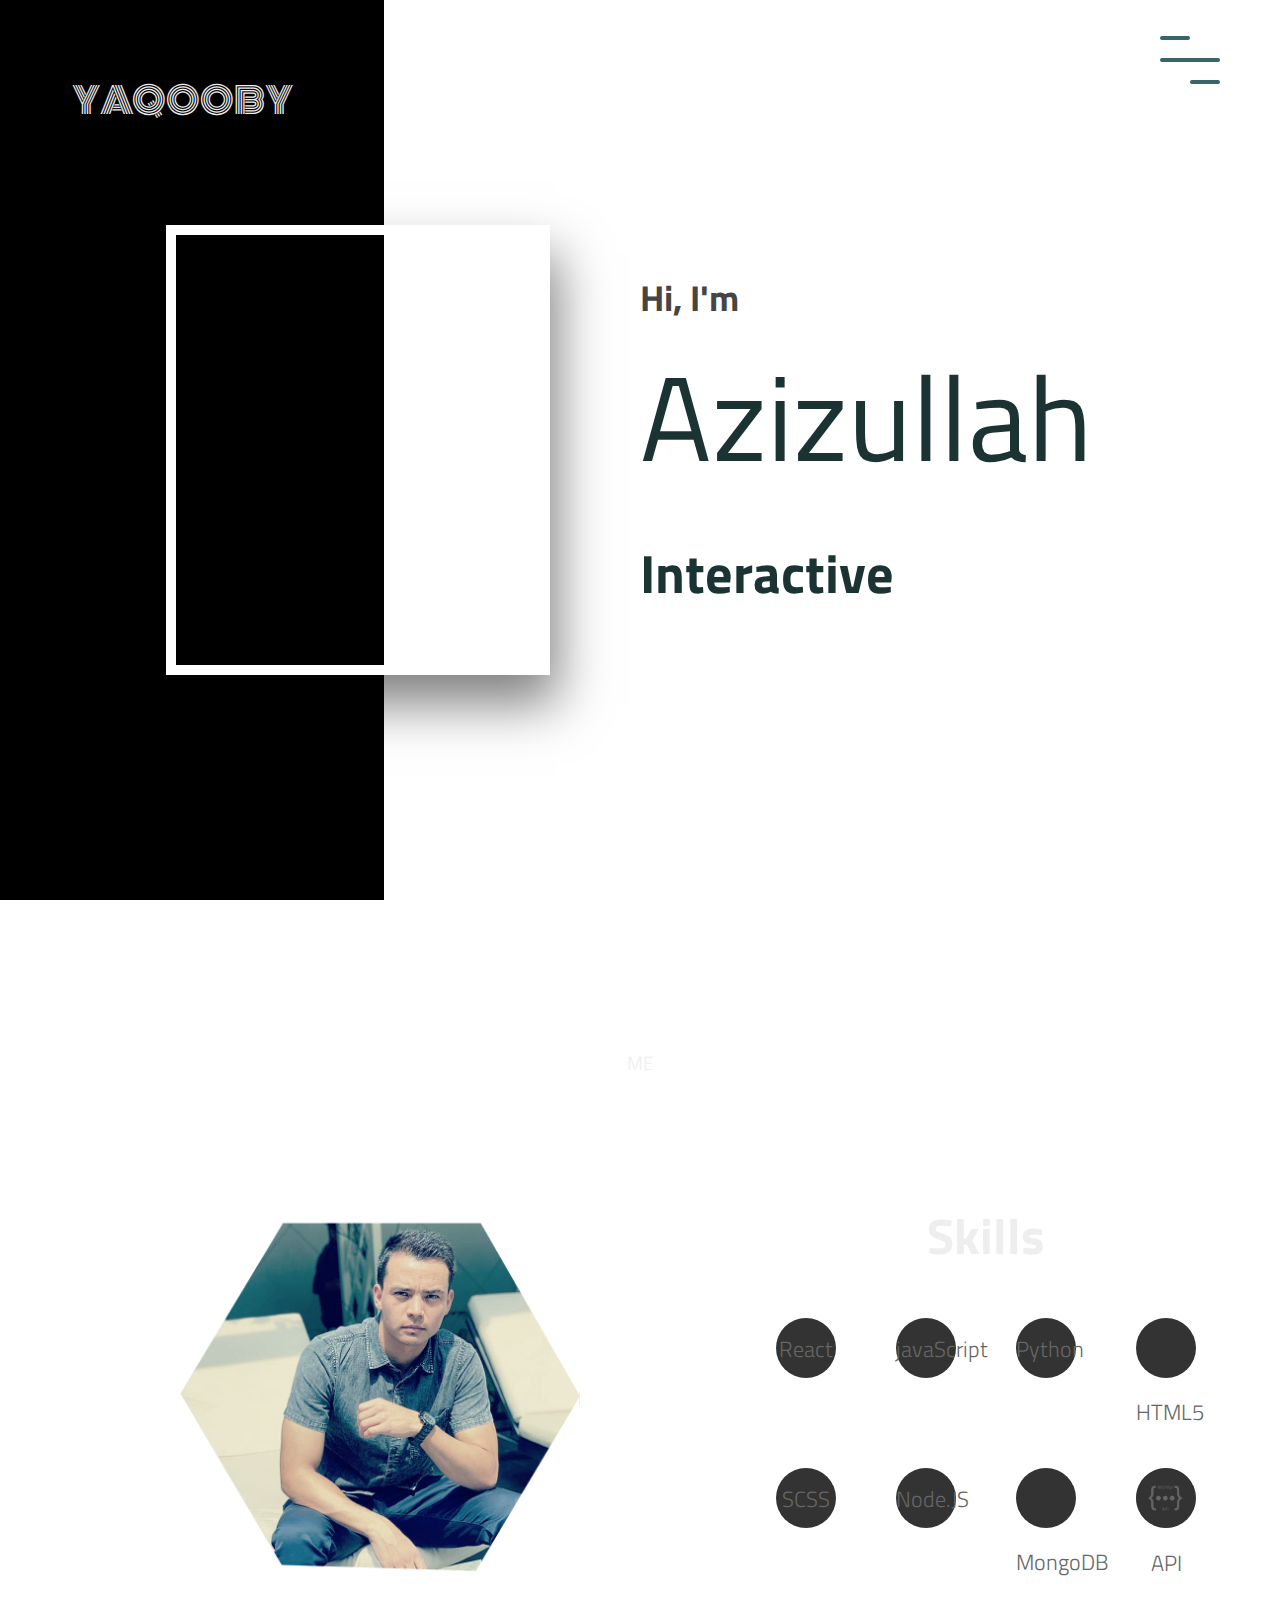
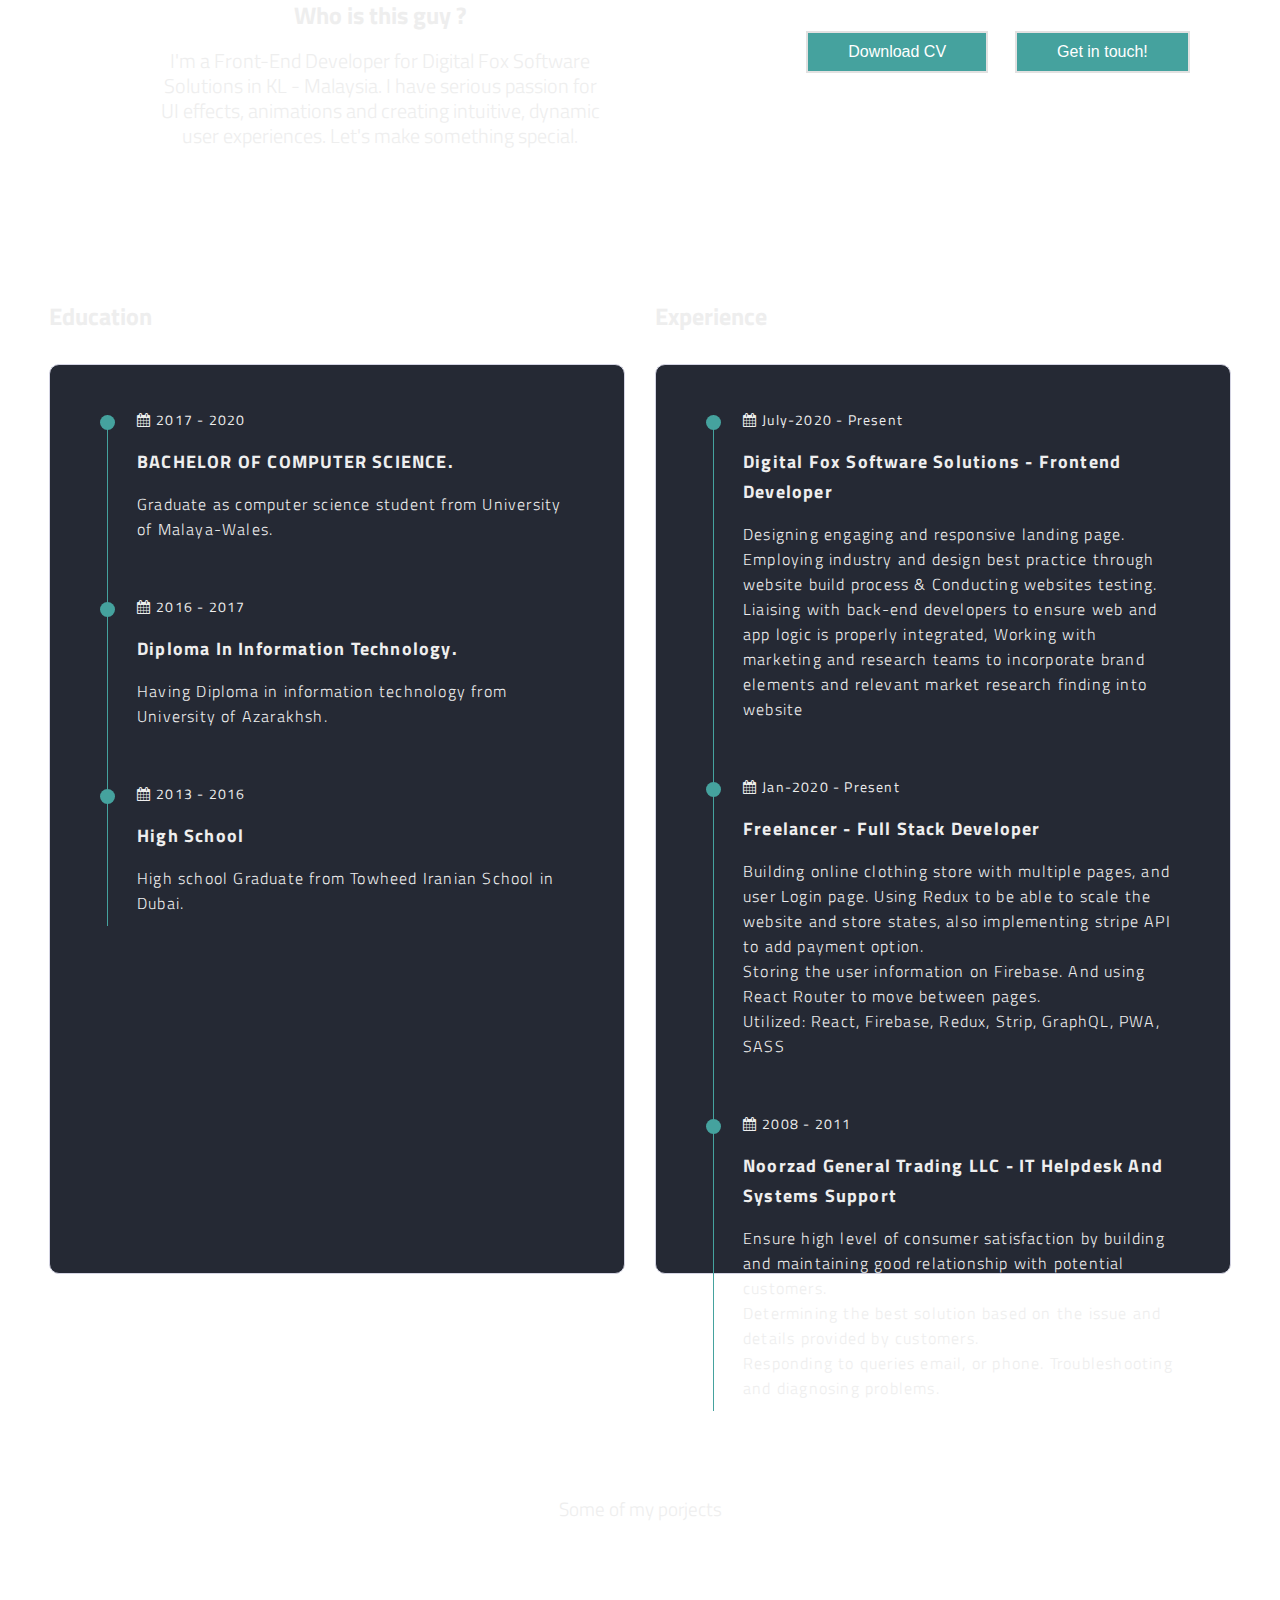
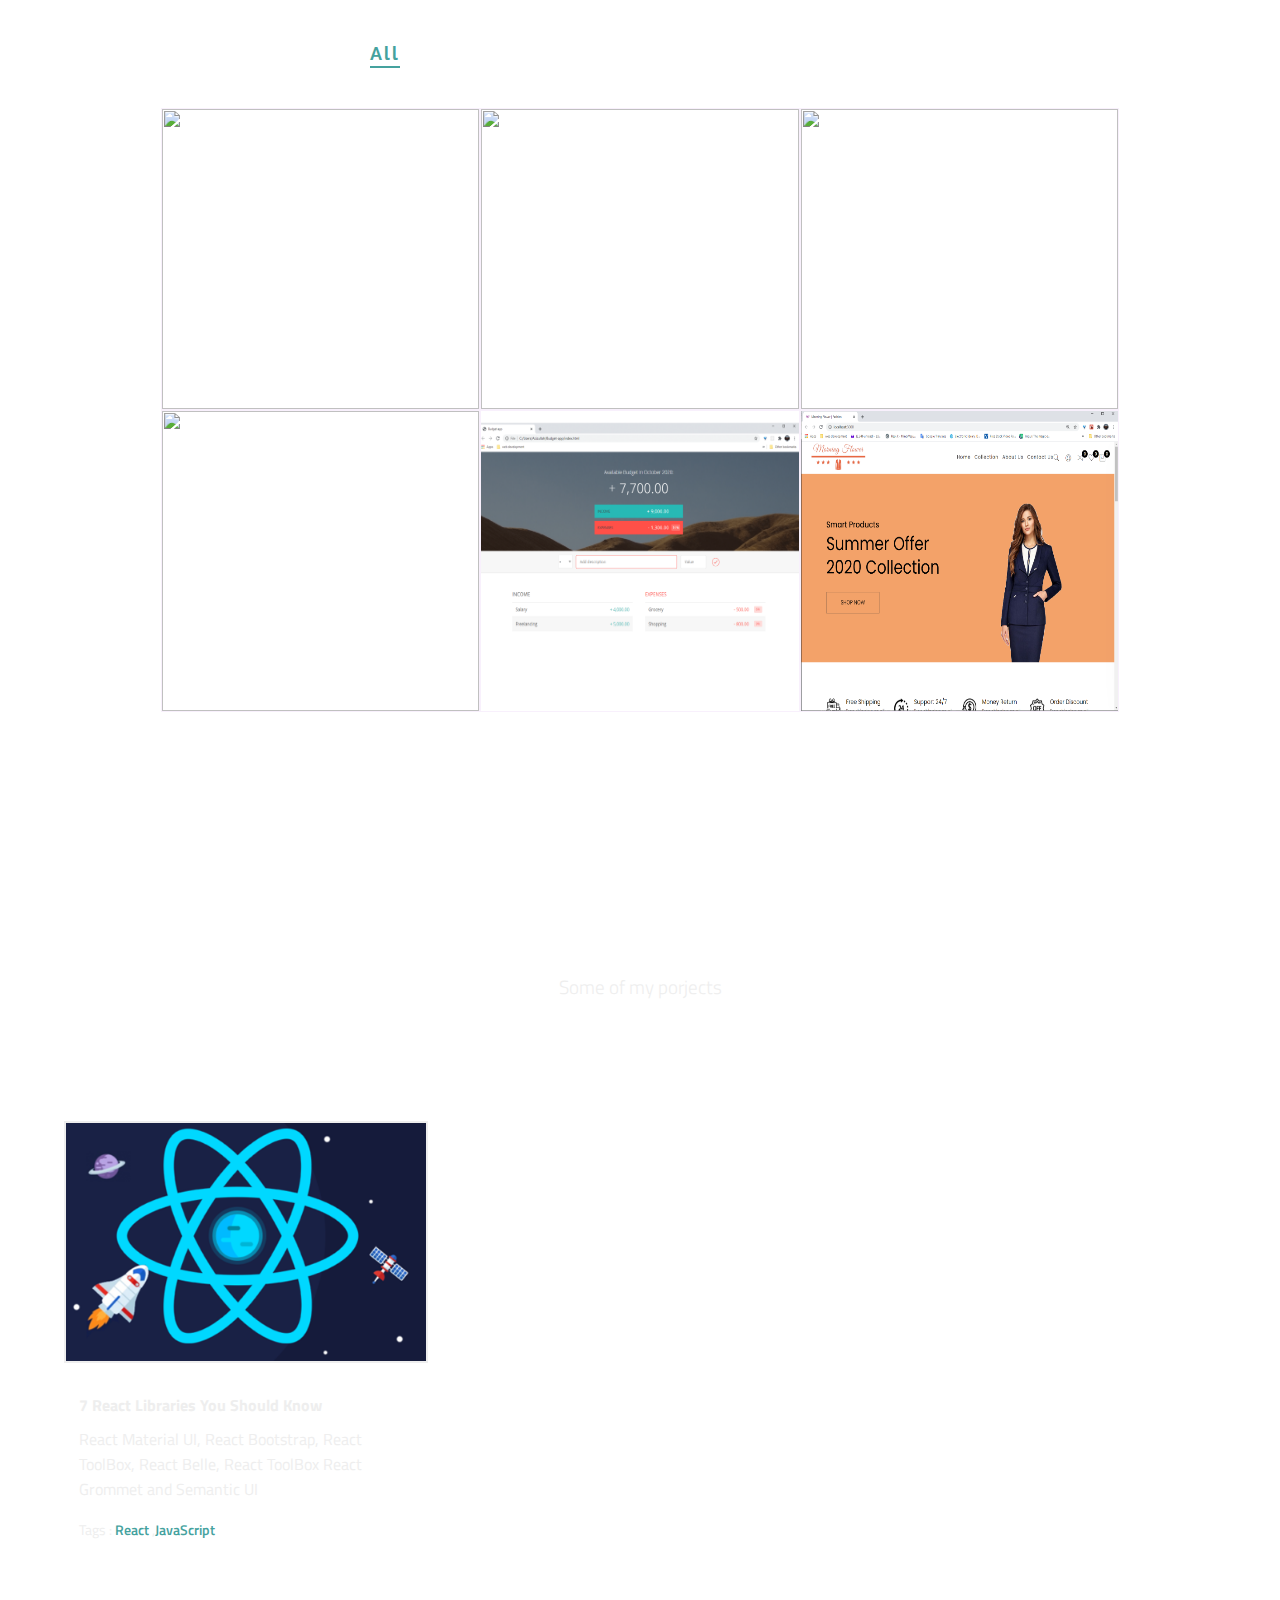
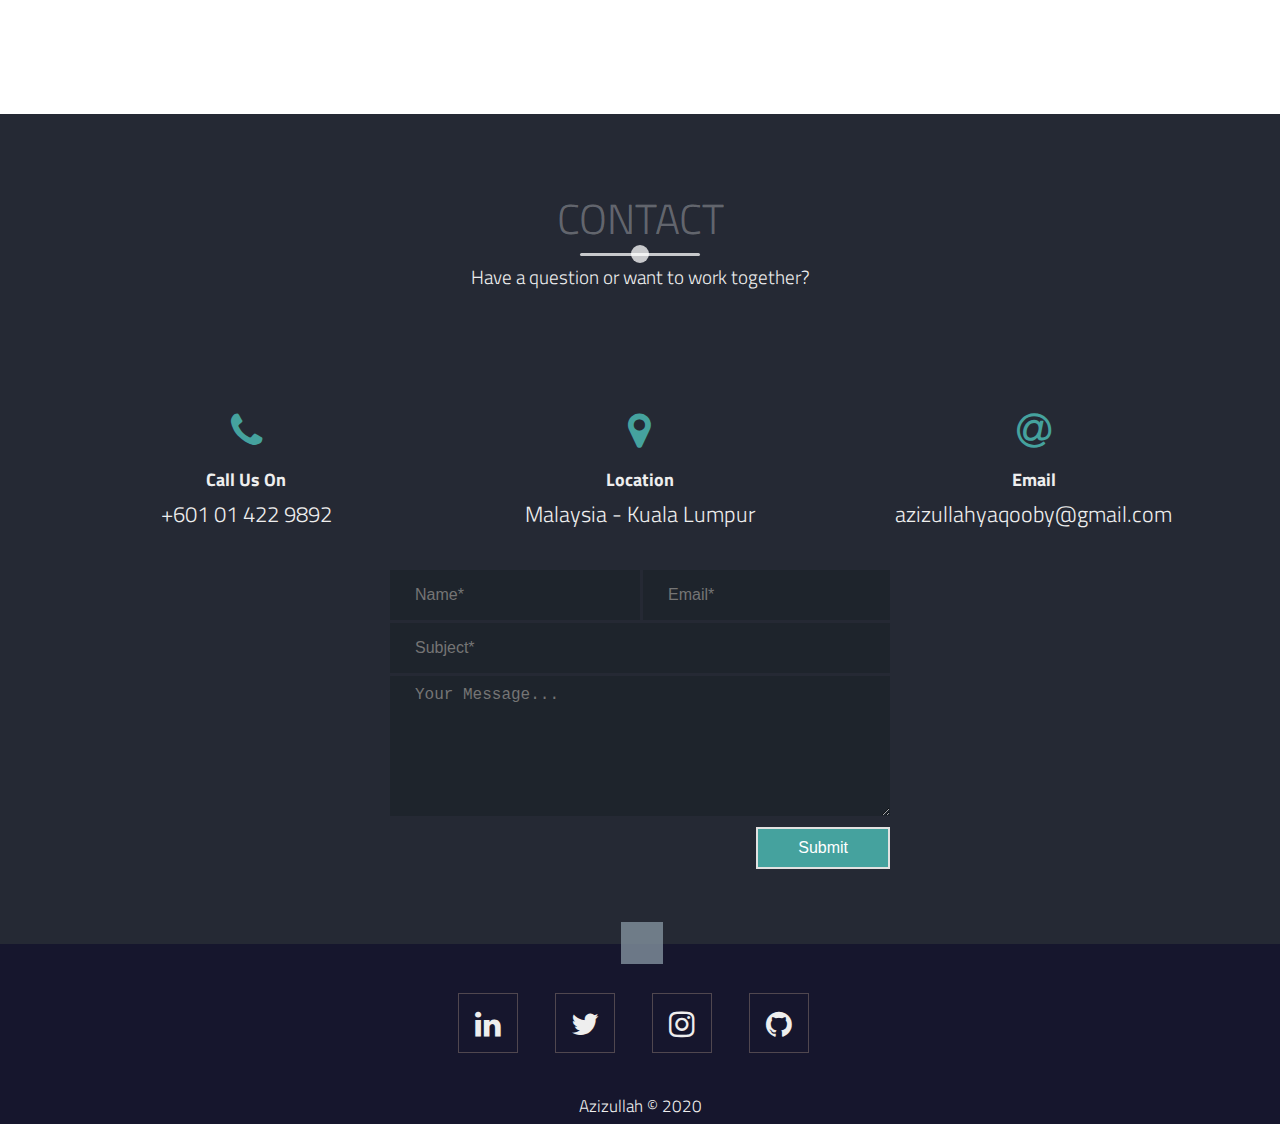
==== index.html @ 6f0954c0 "Final version" ====
<!DOCTYPE html>
<html lang="en">
  <head>
    <meta charset="UTF-8">
    <meta name="viewport" content="width=device-width, initial-scale=1">
    <title>Azizullah</title>

    <link rel="stylesheet" href="https://unpkg.com/aos@next/dist/aos.css" />

    <link href="https://fonts.googleapis.com/css2?family=Titillium+Web:ital,wght@0,600;0,700;1,300;1,400&display=swap" rel="stylesheet">
    <link href="https://fonts.googleapis.com/css2?family=Cutive+Mono&family=Monoton&display=swap" rel="stylesheet">
    <link href="https://fonts.googleapis.com/css2?family=Cutive+Mono&display=swap" rel="stylesheet">
    <link href="https://fonts.googleapis.com/css2?family=Cutive+Mono&family=Monoton&family=Raleway:wght@300;400;600&display=swap" rel="stylesheet">


    <link rel="stylesheet" href="https://use.fontawesome.com/releases/v5.7.2/css/all.css" integrity="sha384-fnmOCqbTlWIlj8LyTjo7mOUStjsKC4pOpQbqyi7RrhN7udi9RwhKkMHpvLbHG9Sr" crossorigin="anonymous">

    <link rel="stylesheet" href="https://maxcdn.bootstrapcdn.com/font-awesome/4.7.0/css/font-awesome.min.css">

    <link rel="stylesheet" href="style.css" />

    <script src="https://cdnjs.cloudflare.com/ajax/libs/gsap/2.1.2/TweenMax.min.js"></script>
  </head>

  <body>
    <div class="containers">
      <div class="left-container">
        <div class="logo"><a href="./index.html"> YAQOOBY</a></div>
        <div class="info">
        </div>
      </div>

      <div class="nav-menu">
        <div class="menu-toggler">
            <div class="bar half start"></div>
            <div class="bar"></div>
            <div class="bar half end"></div>
        </div>
        <nav class="top-nav">
            <ul class="nav-list">
                <li>
                    <a href="index.html" class="nav-link">Home</a>
                </li>
                <li>
                    <a href="#about" class="nav-link">About</a>
                </li>
                <!-- <li>
                    <a href="#services" class="nav-link">Services</a>
                </li> -->
                <li>
                    <a href="#portfolio" class="nav-link">Portfolio</a>
                </li>
                <li>
                    <a href="#blogs" class="nav-link">Blogs</a>
                </li>
                <li>
                    <a href="#contact" class="nav-link">Contact</a>
                </li>
            </ul>
        </nav>
    </div>

      <div class="right-container">
        <div class="first-block"></div>
        <div class="menu-container">
          <div class="menu">
            <span></span>
            <span></span>
            <span></span>
          </div>
        </div>

        <div class="story">
          <div class="text-1"><h2>Hi, I'm</h2></div>
          <div class="text-2"><h1>Azizullah</h1></div>
          <div class="text-3"><h2>Interactive &nbsp;<span class="typing"></span></h2></div>
        </div>
        <!-- <div class="social-container">
          <li class="social">
            <ul>
              Facebook
            </ul>
            <ul>
              Instagram
            </ul>
            <ul>
              Twitter
            </ul>
          </li>
        </div> -->
      </div>
      <div class="center-container" data-vide-bg='./Light Bulb Going On and Off.mp4'></div>
    </div>

         <!-- About Section -->
         <section class="about section" id="about">
          <div class="container">
            <div class="row">
              <div class="row">
                <div class="section-heading">
                    <h1>About</h1>
                    <h6>ME</h6>
                </div>
              </div>
              <div class="row">
                <div class="about-content padd-15">
                  <div class="row">
                  </div>
                  <div class="row2">
                    <div class="profile-pic">
                      <div class="about-text">
                        <div class="about-image" id="about-myimage"></div>
                        <h3>Who is this guy ? 
                          <!-- <span>Web Developer</span> -->
                        </h3>
                        <p>I'm a Front-End Developer for Digital Fox Software Solutions in KL - Malaysia.
                          I have serious passion for UI effects, animations and creating intuitive, dynamic user experiences.
                          Let's make something special.</p>
                      </div>

                    </div>
                      <div class="about-text2 padd-15">
                        <h1>Skills</h1>
                          <div class="row">
                            <ul class="skills-icon">
                              <li>
                                <a>
                                  <i class="fab fa-react"></i>
                                  <p>React</p> 
                                </a>
                              </li>
                              <li>
                                <a>
                                  <i class="fab fa-js-square"></i>
                                  <p>javaScript</p>
                                </a>
                              </li>
                              <li>
                                <a>
                                  <i class="fab fa-python"></i>
                                  <p>Python</p>
                                </a>
                              </li>
                              <li>
                                <a>
                                  <i class="fab fa-html5"></i>
                                  <p>HTML5</p>
                                </a>
                                </li>
                            </ul>
                          </div>
                          <div class="row">
                            <ul class="skills-icon">
                              <li>
                                <a>
                                  <i class="fab fa-sass"></i>
                                  <p>SCSS</p>
                                </a> 
                              </li>
                              <li>
                                <a>
                                  <i class="fab fa-node-js"></i>
                                  <p>Node.JS</p>
                                </a> 
                              </li>
                              <li>
                                <a>
                                  <i class="fas fa-database"></i>
                                  <p>MongoDB</p>
                                </a>
                              </li>
                              <li>
                                <a class="icon-img">
                                  <i class="fab"><img src="./images/api.png" alt=""></i>
                                  <p>API</p>
                                </a>
                              </li>
                            </ul>
                          </div>

                        <div class="row for-sm-screen-btn">
                          <div class="buttons about-btn padd-15">
                            <a href="./Resume.pdf" class="btn cv-down" target="_blank">Download CV</a>
                            <a href="#contact" data-section-index='1' class="btn hire-me" id="scroll-contact">Get in touch!</a>
                          </div>
                        </div>
                      </div>
                  </div>
  
                  <div class="row">
                    <div class="education padd-15">
                      <h3 class="title">Education</h3>
                      <div class="row">
                        <div class="timeline-box padd-15">
                          <div class="timeline shadow-dark timeline-education">
                            <!-- Timeline Item -->
                            <div class="timeline-itme">
                              <div class="circle-dot"></div>
                              <div class="timeline-date">
                                <i class="fa fa-calendar"></i>2017 - 2020
                              </div>
                              <h4 class="timeline-title">
                                BACHELOR OF COMPUTER SCIENCE.
                              </h4>
                              <p class="timeline-text">
                                Graduate as computer science student from University of Malaya-Wales.
                              </p>
                            </div>
                            <!-- Timeline Item End-->                          
                            <!-- Timeline Item -->
                            <div class="timeline-itme">
                              <div class="circle-dot"></div>
                              <div class="timeline-date">
                                <i class="fa fa-calendar"></i>2016 - 2017
                              </div>
                              <h4 class="timeline-title">
                                Diploma In Information Technology.
                              </h4>
                              <p class="timeline-text">
                                Having Diploma in information technology from University of Azarakhsh.
                              </p>
                            </div>
                            <!-- Timeline Item End-->                          
                            <!-- Timeline Item -->
                            <div class="timeline-itme">
                              <div class="circle-dot"></div>
                              <div class="timeline-date">
                                <i class="fa fa-calendar"></i>2013 - 2016
                              </div>
                              <h4 class="timeline-title">
                                High School
                              </h4>
                              <p class="timeline-text">
                                High school Graduate from Towheed Iranian School in Dubai.
                              </p>
                            </div>
                            <!-- Timeline Item End-->                          
                          </div>
                        </div>
                      </div>
                    </div>
  
                    <div class="experience padd-15">
                      <h3 class="title">Experience</h3>
                      <div class="row">
                        <div class="timeline-box padd-15">
                          <div class="timeline shadow-dark">
                            <!-- Timeline Item -->
                            <div class="timeline-itme">
                              <div class="circle-dot"></div>
                              <div class="timeline-date">
                                <i class="fa fa-calendar"></i>July-2020 - Present
                              </div>
                              <h4 class="timeline-title">
                                Digital Fox Software Solutions - Frontend Developer
                              </h4>
                              <p class="timeline-text">
                                Designing engaging and responsive landing page. <br>
                                Employing industry and design best practice through website build process & Conducting websites testing. <br>
                                Liaising with back-end developers to ensure web and app logic is properly integrated, Working with marketing and research teams to incorporate brand elements and relevant market research finding into website
                              </p>
                            </div>
                            <!-- Timeline Item End-->                          
                            <!-- Timeline Item -->
                            <div class="timeline-itme">
                              <div class="circle-dot"></div>
                              <div class="timeline-date">
                                <i class="fa fa-calendar"></i>Jan-2020 - Present
                              </div>
                              <h4 class="timeline-title">
                                Freelancer - Full Stack Developer
                              </h4>
                              <p class="timeline-text">
                                Building online clothing store with multiple pages, and user Login page. Using Redux to be able to scale the website and store states, also implementing stripe API to add payment option.  <br>
                                Storing the user information on Firebase. And using React Router to move between pages. <br>
                                Utilized: React, Firebase, Redux, Strip, GraphQL, PWA, SASS <br>
                              </p>
                            </div>
                            <!-- Timeline Item End-->                          
                            <!-- Timeline Item -->
                            <div class="timeline-itme">
                              <div class="circle-dot"></div>
                              <div class="timeline-date">
                                <i class="fa fa-calendar"></i>2008 - 2011
                              </div>
                              <h4 class="timeline-title">
                                Noorzad General Trading LLC -    IT Helpdesk and Systems Support
                              </h4>
                              <p class="timeline-text">
                                Ensure high level of consumer satisfaction by building and maintaining good relationship with potential customers. <br>
                                Determining the best solution based on the issue and details provided by customers. <br>
                                Responding to queries email, or phone. Troubleshooting and diagnosing problems. <br>
                              </p>
                            </div>
                            <!-- Timeline Item End-->                          
                          </div>
                        </div>
                      </div>
                    </div>
                  </div>
                </div>
              </div>
            </div>
          </div>
        </section>
        <!-- End About Section -->

  <!-- <section class="services" id="services">
      <div class="container">
          <div class="section-heading">
              <h1>Services</h1>
              <h6>What can I do for you</h6>
          </div>
          <div class="my-skills">
              <div class="skill"  data-aos='fade-in' data-aos-delay="300">
                  <div class="icon-container icon-services">
                      <i class="fas fa-layer-group"></i>
                  </div>
                  <h1>Web Design</h1>
                  <p>Lorem ipsum dolor sit amet consectetur adipisicing elit. Iusto, consequuntur. Aliquam minus eum veritatis nobis, nisi eligendi. Repellat natus sint perspiciatis id iure est quaerat, possimus laboriosam, neque, veniam voluptatum!</p>
              </div>
              <div class="skill"  data-aos='fade-in' data-aos-delay="600">
                  <div class="icon-container icon-services">
                      <i class="fas fa-code"></i>
                  </div>
                  <h1>Web Development</h1>
                  <p>Lorem ipsum dolor sit amet consectetur adipisicing elit. Iusto, consequuntur. Aliquam minus eum veritatis nobis, nisi eligendi. Repellat natus sint perspiciatis id iure est quaerat, possimus laboriosam, neque, veniam voluptatum!</p>
              </div>
              <div class="skill"  data-aos='fade-in' data-aos-delay="900">
                  <div class="icon-container icon-services">
                      <i class="fas fa-chart-bar"></i>
                  </div>
                  <h1>Product Strategy</h1>
                  <p>Lorem ipsum dolor sit amet consectetur adipisicing elit. Iusto, consequuntur. Aliquam minus eum veritatis nobis, nisi eligendi. Repellat natus sint perspiciatis id iure est quaerat, possimus laboriosam, neque, veniam voluptatum!</p>
              </div>
          </div>
      </div>
  </section> -->

    <!-- Portfolio Section -->

    <section class="portfolio section" id="portfolio">
      <div class="container">
        <div class="row">
          <div class="section-heading">
              <h1>Portfolio</h1>
              <h6>Some of my porjects</h6>
          </div>
        </div>
        <div class="row">
          <div class="portfolio-filter padd-15">
            <button type="button" class="active" data-filter="all">All</button>
            <button type="button" data-filter="web-design">JavaScript</button>
            <button type="button" data-filter="photography">React</button>
            <button type="button" data-filter="wordpress">Python / Wordpress</button>
          </div>
        </div>
        <div class="row">
          <!-- Protfolio Item -->
          <div class="portfolio-item portfolio-container-item" data-category='wordpress'>
            <div class="portfolio-item-inner shadow-dark">
              <div class="portfolio-img">
                <img src="./images/portfolio/Recommendation system/project-preview.png" alt="">
              </div>
              <div class="portfolio-info">
                <div class="title-pro">
                  <h4>Recommendation system</h4>
                  <p>Python / javaScript</p>
                </div>
                <div class="icon">
                  <a class="button" href="./projects/travel.html" target="_blank">Learn More</a>
                </div>
              </div>
            </div>
          </div>
          <!-- Protfolio Item End-->            
          <!-- Protfolio Item -->
          <div class="portfolio-item" data-category='wordpress'>
            <div class="portfolio-item-inner shadow-dark">
              <div class="portfolio-img">
                <img src="./images/portfolio/Travel Package/travel-preview.png" alt="">
              </div>
              <div class="portfolio-info">
                <div class="title-pro">
                  <h4>World Wonder Travel</h4>
                  <p>Javascript / Wordpress</p>
                </div>
                <div class="icon">
                  <a class="button" href="./projects/travel2.html" target="_blank">Learn More</a>
                </div>
              </div>
            </div>
          </div>
          <!-- Protfolio Item End-->            
          <!-- Protfolio Item -->
          <div class="portfolio-item" data-category='web-design'>
            <div class="portfolio-item-inner shadow-dark">
              <div class="portfolio-img">
                <img src="./images/portfolio/DFSS/dfss-preview.png" alt="">
              </div>
              <div class="portfolio-info">
                <div class="title-pro">
                  <h4>Digital Fox Software Solutions</h4>
                  <p>Javascript / PHP</p>
                </div>
                <div class="icon">
                  <a class="button" href="./projects/dfss.html" target="_blank">Learn More</a>
                </div>
              </div>
            </div>
          </div>
          <!-- Protfolio Item End-->            
          <!-- Protfolio Item -->
          <div class="portfolio-item" data-category='photography'>
            <div class="portfolio-item-inner shadow-dark">
              <div class="portfolio-img">
                <img src="./images/portfolio/Netflix-Clone/netflix-preview.png" alt="">
              </div>
              <div class="portfolio-info">
                <div class="title-pro">
                  <h4>Netflix Clone</h4>
                  <p>React / Firebase</p>
                </div>
                <div class="icon">
                  <a class="button" href="./projects/netflix-clone.html" target="_blank">Learn More</a>
                </div>
              </div>
            </div>
          </div>
          <!-- Protfolio Item End-->            
          <!-- Protfolio Item -->
          <div class="portfolio-item" data-category='web-design'>
            <div class="portfolio-item-inner shadow-dark">
              <div class="portfolio-img">
                <img src="./images/portfolio/Budget-App/bugetApp-preview.png" alt="">
              </div>
              <div class="portfolio-info">
                <div class="title-pro">
                  <h4>Budget App</h4>
                  <p>HTML / JavaScript</p>
                </div>
                <div class="icon">
                  <a class="button" href="./projects/buget-app.html" target="_blank">Learn More</a>
                </div>
              </div>
            </div>
          </div>
          <!-- Protfolio Item End-->            
          <!-- Protfolio Item -->
          <div class="portfolio-item" data-category='photography'>
            <div class="portfolio-item-inner shadow-dark">
              <div class="portfolio-img">
                <img src="./images/portfolio/E-commerce/ecommerce-preview.png" alt="">
              </div>
              <div class="portfolio-info">
                <div class="title-pro">
                  <h4>Online Shopping</h4>
                  <p>React / Firebase</p>
                </div>
                <div class="icon">
                  <a class="button" href="./projects/ecommerce.html" target="_blank">Learn More</a>
                </div>
              </div>
            </div>
          </div>
          <!-- Protfolio Item End-->            
        </div>
      </div>
    </section>
    <!-- Portfolio Section End -->

      <!-- Lightbox -->
      <div class="lightbox">
          <div class="lightbox-content">
          <div class="lightbox-close">&times;</div>
          <img src="./images/portfolio/3.jpg" alt="" class="lightbox-img" onclick="nextItem()">
          <div class="lightbox-caption">
              <div class="caption-text"></div>
              <div class="caption-counter">hi</div>
          </div>
          </div>
          <div class="lightbox-controls">
          <div class="prev-item" onclick="prevItem()"><i class="fa fa-angle-left"></i></div>
          <div class="next-item" onclick="nextItem()"><i class="fa fa-angle-right"></i></div>
          </div>
      </div>
      <!-- Lightbox End -->

      <!-- Blog Section -->
      <section class="blog section" id="blogs">
        <div class="container">
          <div class="row">
            <div class="section-heading">
                <h1>Portfolio</h1>
                <h6>Some of my porjects</h6>
            </div>
          </div>
          <div class="row align-left">
            <!-- Blog Item -->
            <div class="blog-item padd-15">
              <div class="blog-item-inner shadow-dark">
                <div class="blog-img">
                  <img src="./images/blog/1.png" alt="blog">
                </div>
                <div class="blog-info">
                  <h4 class="blog-title">7 React libraries you should know</h4>
                  <p class="blog-description">React Material UI, React Bootstrap, React ToolBox, React Belle, React ToolBox
                    React Grommet and Semantic UI
                  </p>
                  <p class="blog-tags">Tags : <a href="#">React</a> ,<a href="#">JavaScript</a></p>
                </div>
              </div>
            </div>
            <!-- Blog Item End -->            
            <!-- Blog Item -->
            <!-- <div class="blog-item padd-15">
              <div class="blog-item-inner shadow-dark">
                <div class="blog-img">
                  <img src="./images/blog/2.jpg" alt="blog">
                </div>
                <div class="blog-info">
                  <h4 class="blog-title">Creative Slideshow</h4>
                  <p class="blog-description">Lorem ipsum dolor sit amet, consectetur adipisicing elit. Dolore, porro rem quod illoquam, eum alias id, repellendus magni, quas.</p>
                  <p class="blog-tags">Tags : <a href="#">Html</a> ,<a href="#">Javascript</a></p>
                </div>
              </div>
            </div> -->
            <!-- Blog Item End -->            
            <!-- Blog Item -->
            <!-- <div class="blog-item padd-15">
              <div class="blog-item-inner shadow-dark">
                <div class="blog-img">
                  <img src="./images/blog/3.jpg" alt="blog">
                </div>
                <div class="blog-info">
                  <h4 class="blog-title">Image Gallery Lightbox</h4>
                  <p class="blog-description">Lorem ipsum dolor sit amet, consectetur adipisicing elit. Dolore, porro rem quod illoquam, eum alias id, repellendus magni, quas.</p>
                  <p class="blog-tags">Tags : <a href="#">Javascript</a></p>
                </div>
              </div>
            </div> -->
            <!-- Blog Item End -->            
          </div>
        </div>
      </section>
      <!-- Blog Section End -->
        <div class="above-contact"></div>
        <!-- Contact Section -->
        <section class="contact section" id="contact">
          <div class="container">
            <div class="row">
              <div class="section-heading">
                  <h1>Contact</h1>
                  <h6>Have a question or want to work together?</h6>
              </div>
            </div>
            <div class="row for-sm-screen">
              <!-- Contact info Item -->
              <div class="contact-info-item padd-15">
                <div class="icon"><i class="fa fa-phone"></i></div>
                <h4>Call Us On</h4>
                <p>+601 01 422 9892</p>
              </div>
              <!-- Contact info Item End-->
              <!-- Contact info Item -->
              <div class="contact-info-item padd-15">
                <div class="icon"><i class="fa fa-map-marker"></i></div>
                <h4>Location</h4>
                <p>Malaysia - Kuala Lumpur</p>
              </div>
              <!-- Contact info Item End-->
              <!-- Contact info Item -->
              <div class="contact-info-item padd-15">
                <div class="icon"><i class="fa fa-at"></i></div>
                <h4>Email</h4>
                <p>azizullahyaqooby@gmail.com</p>
              </div>
              <!-- Contact info Item End-->
            </div>
  
            <!-- Contact Form -->
            <div class="row ">
              <form class="contact-form padd-15" name="contact" method="POST" data-netlify="true">
                <input type="hidden" name="form-name" netlify-honeypot="bot-field" value="contact">
                <p class="hidden">
                  <label>Don’t fill this out if you're human: <input name="bot-field" /></label>
                </p>

                <div class="row for-sm-screen very-sm-scr">
                  <div class="form-item col-6">
                    <div class="form-group">
                      <input type="text" class="form-control" placeholder="Name*">
                    </div>
                  </div>
                  <div class="form-item col-6" style="padding-left: 3px;">
                    <div class="form-group">
                      <input type="text" class="form-control" placeholder="Email*">
                    </div>
                  </div>
                </div>
                <div class="row for-sm-screen very-sm-scr">
                  <div class="form-item col-12">
                    <div class="form-group">
                      <input type="text" class="form-control" placeholder="Subject*">
                    </div>
                  </div>
                </div>
                <div class="row for-sm-screen very-sm-scr">
                  <div class="form-item col-12">
                    <div class="form-group">
                      <textarea class="form-control" placeholder="Your Message..."></textarea>
                    </div>
                  </div>
                </div>
                <div class="row for-sm-screen very-sm-scr">
                  <div class="form-item col-12">
                    <button type="submit" class="btn">Submit</button>
                  </div>
                </div>
              </form>
            </div>
            <!-- Contact Form End -->
          </div>
        </section>
        <!-- Contact Section End -->

  <footer class="copyright">
      <div class="up" id="up">
          <i class="fas fa-chevron-up"></i>
      </div>
        <ul class="social-contact">
            <li><a href="https://www.linkedin.com/in/aziz001/" class="fa fa-linkedin" aria-hidden="true" target="_blank"></a></li>
            <li><a href="https://twitter.com/Azizull48208913" class="fa fa-twitter" aria-hidden="true" target="_blank"></a>
          </li>
            <li><a href="https://www.instagram.com/azizullah_yaqoobi/" class="fa fa-instagram" aria-hidden="true" target="_blank"></a></li>
            <!-- <li><i class="fa fa-vimeo" aria-hidden="true"></i> -->
          </li>
            <!-- <li><i class="fa fa-behance" aria-hidden="true"></i></li> -->
            <!-- <li><i class="fa fa-dribbble" aria-hidden="true"></i> -->
          </li>
            <li><a href="https://github.com/Azizullah007" class="fa fa-github" aria-hidden="true" target="_blank"></a>
          </li>
            <!-- <li><i class="fa fa-pied-piper" aria-hidden="true"></i> -->
          </li>
        </ul>
      <p>Azizullah &copy; 2020 </p>
  </footer>


    <script type="text/javascript">
      TweenMax.from(".left-container", 2, {
        width: "0",
        ease: Expo.easeInOut
      });
      TweenMax.from(".right-container", 2, {
        delay: 1.5,
        width: "0",
        opacity: "0",
        ease: Expo.easeInOut
      });
      TweenMax.from(".center-container", 2, {
        delay: 3,
        width: "0",
        x: -20,
        ease: Expo.easeInOut
      });
      TweenMax.from(".logo", 2, {
        delay: 1.5,
        y: 20,
        opacity: 0,
        ease: Expo.easeInOut
      });
      TweenMax.from(".info", 2, {
        delay: 1.5,
        y: 50,
        opacity: 0,
        scale: 2.5,
        ease: Expo.easeInOut
      });
      TweenMax.from(".story", 2, {
        delay: 2.5,
        y: 20,
        opacity: 0,
        ease: Expo.easeInOut
      });
      TweenMax.from(".menu", 2, {
        delay: 3.5,
        y: 20,
        opacity: 0,
        rotation: 90,
        ease: Expo.easeInOut
      });
      TweenMax.staggerFrom(
        ".social ul",
        2,
        {
          delay: 3.8,
          opacity: 0,
          y: 20,
          ease: Expo.easeInOut
        },
        0.1
      );
    </script>

  <script src="https://ajax.googleapis.com/ajax/libs/jquery/3.3.1/jquery.min.js"></script>
  <script src="https://unpkg.com/aos@next/dist/aos.js"></script>
  <script src="https://cdnjs.cloudflare.com/ajax/libs/typed.js/2.0.11/typed.min.js"></script>
  <script src="./jquery.vide.js"></script>
  <script src="main.js"></script>
</body>
</html>
---- style.css ----
@font-face {
  src: url(./fonts/TheHistoriaDemo.ttf);
  font-family: "The Historia Demo";
}

*,
*::before,
*::after {
  margin: 0;
  padding: 0;
  box-sizing: border-box;
}
html {
  font-size: 12px;
  font-family: "Roboto", sans-serif;
  color: #eee;
}

body {
  width: 100%;
  height: 100%;
  font-family: "Titillium Web", sans-serif;
  color: #eee;
}

/* Reusable start */
section {
  padding: 6rem 0;
}

a {
  text-decoration: none;
  color: #eee;
}

p {
  font-size: 1.8rem;
  font-weight: 300;
}

img {
  width: 100%;
}
/*End global*/

/*Start reusable*/
.container {
  width: 90%;
  max-width: 120rem;
  height: 100%;
  margin: 0 auto;
  position: relative;
}
.container2 {
}

.section-heading {
  text-align: center;
  margin-bottom: 10rem;
}

.section-heading h1 {
  font-size: 3.5rem;
  color: rgba(255, 255, 255, 0.3);
  text-transform: uppercase;
  font-weight: 300;
  position: relative;
  margin-bottom: 1rem;
}

.section-heading h1::before,
.section-heading h1::after {
  content: "";
  position: absolute;
  bottom: -0.5rem;
  left: 50%;
  transform: translateX(-50%);
  background-color: rgba(255, 255, 255, 0.75);
}

.section-heading h1::before {
  width: 10rem;
  height: 3px;
  border-radius: 0.8rem;
}

.section-heading h1::after {
  width: 1.5rem;
  height: 1.5rem;
  border-radius: 100%;
  bottom: -1.1rem;
}

.section-heading h6 {
  font-size: 1.6rem;
  font-weight: 300;
}

.has-margin-right {
  margin-right: 5rem;
}
/*End reusable*/
/* ResuableEnd */

.containers {
  width: 100%;
  height: 100vh;
  display: flex;
  overflow: hidden;
}

.left-container {
  background-color: black;
  height: 100%;
  width: 30%;
  color: white;
  display: flex;
  flex-direction: column;
  justify-content: space-between;
}

.right-container {
  position: relative;
  background-color: white;
  height: 100%;
  width: 70vw;
}

.center-container {
  position: absolute;
  top: 25vh;
  left: 13vw;
  height: 50vh;
  border: 10px solid #ffffff;
  width: 30vw;
  background-image: url("https://images.unsplash.com/photo-1551522355-dbf80597eba8?ixlib=rb-1.2.1&ixid=eyJhcHBfaWQiOjEyMDd9&auto=format&fit=crop&w=1350&q=80");
  background-size: cover;
  -webkit-box-shadow: 7px 29px 49px 0px rgba(0, 0, 0, 0.5);
  -moz-box-shadow: 7px 29px 49px 0px rgba(0, 0, 0, 0.5);
  box-shadow: 7px 29px 49px 0px rgba(0, 0, 0, 0.5);
  user-select: none;
}

.logo{
  padding: 6rem;
  font-size: 3rem;
  font-family: 'Cutive Mono', monospace;
  font-family: 'Monoton', cursive;
  z-index: 1000;
}

.info {
  display: flex;
  padding: 3rem;
  font-size: 1rem;
}

.info a {
  text-decoration: none;
  margin-left: 1rem;
  color: white;
}

.story {
  position: absolute;
  height: 40%;
  left: 20vw;
  top: 30vh;
  color: #454545;
}

.story h1 {
  font-size: 8rem;
  margin-bottom: 2rem;
  font-family: "Titillium Web", sans-serif;
}

.story p {
  margin-left: 0.5rem;
  font-size: 2rem;
  padding: 10px 20rem 0 0;
  font-family: "Titillium Web", sans-serif;
  color: #bdd4e7;
}

.story p:nth-child(3) {
  margin-top: 5rem;
  font-size: 1.6rem;
  font-weight: 600;
  font-family: "helvetica";
}

.social-container {
  position: absolute;
  bottom: 2rem;
  right: 2rem;
}

.social {
  display: flex;
}

.social ul {
  margin-right: 1rem;
  font-weight: 700;
  font-family: "helvetica";
}

.first-block {
  position: absolute;
  width: 0%;
  height: 100vh;
  background: black;
  animation: go-left 4s cubic-bezier(0.74, 0.06, 0.4, 0.92) forwards;
  left: 0;
}

@keyframes go-left {
  0% {
    left: 0;
    width: 0%;
  }
  50% {
    left: 0;
    width: 100%;
  }
  100% {
    left: 100%;
    width: 0;
  }
}

/*Start header*/
header {
  width: 100%;
  height: 100vh;
  /* background: url('./images/sitebg.jpg') no-repeat center fixed; */
}

.top-nav {
  width: 100%;
  height: 15vh;
  position: relative;
  top: -100vh;
  z-index: 50;
  background-color: #1f2833;
  border-bottom-right-radius: 100% !important;
  border-bottom-left-radius: 100% !important;
  transition: all 1s cubic-bezier(1, 0, 0, 1);
}

.nav-list {
  list-style: none;
  width: 100%;
  height: 100%;
  display: flex;
  justify-content: center;
  align-items: center;
}

li {
  margin: 0 2rem;
}

.nav-link {
  font-family: "The Historia Demo", sans-serif;
  font-size: 5rem;
  padding: 1rem;
}

.nav-link:hover,
.nav-link:focus {
  background: #45a29e;
  -webkit-background-clip: text;
  -webkit-text-fill-color: transparent;
}

.top-nav.open {
  top: 0;
  border-radius: initial;
}

.menu-toggler {
  position: absolute;
  top: 3rem;
  right: 5rem;
  width: 5rem;
  height: 4rem;
  display: flex;
  flex-direction: column;
  justify-content: space-between;
  cursor: pointer;
  z-index: 1500;
  transition: transform 650ms ease-out;
}

.nav-menu {
  position: absolute;
  /* top:200px; */
  width: 100%;
}
.nav-menu.sticky {
  position: fixed;
  z-index: 5000;
  opacity: 0.9;
  height: 10vh;
}

.menu-toggler.open {
  transform: rotate(-45deg);
}

.bar {
  background: #376568;
  width: 100%;
  height: 4px;
  border-radius: 0.8rem;
}

.bar.half {
  width: 50%;
}

.bar.start {
  transform-origin: right;
  transition: transform 650ms cubic-bezier(0.54, -0.81, 0.57, 0.57);
}

.open .bar.start {
  transform: rotate(-450deg) translateX(0.8rem);
}

.bar.end {
  align-self: flex-end;
  transform-origin: left;
  transition: transform 650ms cubic-bezier(0.54, -0.81, 0.57, 0.57);
}

.open .bar.end {
  transform: rotate(-450deg) translateX(-0.8rem);
}

.containers .story .text-1 h2 {
  font-size: 3rem;
  user-select: none;
}

.containers .story .text-2 h1{
  font-size: 10rem;
  font-family: "Titillium Web", sans-serif;
  font-weight: 400;
  background: #1c3334;
  -webkit-background-clip: text;
  -webkit-text-fill-color: transparent;
  user-select: none;
}

.containers .story .text-3 {
  font-size: 3rem;
  font-weight: 400;
  -webkit-background-clip: text;
  /* -webkit-text-fill-color: transparent; */
}
.containers .story .text-3 h2 {
  color: #1c3334 !important;
  user-select: none;
}

.containers .story .text-3 span {
  background: #66fcf1;
  -webkit-background-clip: text;
  -webkit-text-fill-color: transparent;
  font-family: "Cutive Mono", monospace;
  font-size: 4rem;
  border: none;
  font-style: bold;
  user-select: none;
}

/*End header*/

/*Start about*/
.about {
  background: url("./images/codystretch.jpg") no-repeat fixed;
  background-size: cover;
}

.profile-pic img{
  width: 350px;
  margin: 0 50px;
}

.profile-pic{
  max-width: 100%;
}

.blog .blog-item-inner .blog-img .blog-date,
.service .service-item .service-item-inner:hover .icon, 
.about .about-content .timeline .circle-dot, 
.about .about-content .timeline .timeline-itme::before, 
.about .about-content .skills .skill-item .progress-in, 
.btn, 
.section-title h2::before,
.section-title h2::after,
.aside .nav-toggler span,
.aside .nav-toggler span::before,
.aside .nav-toggler span::after,
.home .intro .social-link a {
  background-color: #45a29e;
}
/* 
.about .container {
  display: flex;
  align-items: center;
  justify-content: center;
}

.about-heading {
  text-align: center;
  text-transform: uppercase;
  line-height: 0;
  margin-bottom: 6rem;
}

.about-heading h1 {
  font-size: 10rem;
  opacity: 0.3;
}

.about-heading h6 {
  font-size: 2rem;
}

.profile-img {
  flex: 1;
  margin-right: 5rem;
}

.about-details {
  flex: 1;
}

.social-media {
  margin-top: 5rem;
}

.social-media i {
  font-size: 5rem;
  transition: color 650ms;
}

.fa-linkedin:hover {
  color: #0e76a8;
}
.fa-twitter-square:hover {
  color: #00acee;
}

.fa-github-square:hover {
  color: #7dbbe6;
} */

/* About section */
.skills-icon {
  margin: 20px;
  padding: 0;
  display: flex;
}

.skills-icon li {
  list-style: none;
  margin: 25px 30px;
}

.skills-icon li a {
  position: relative; 
  display: block;
  width: 60px;
  height: 60px;
  text-align: center;
  line-height: 63px;
  background: #333;
  border-radius: 50%;
  font-size: 30px;
  color: #666;
  transition: .5s;
}

.skills-icon li .icon-img{
  line-height: 46px;
}

.skills-icon li a::before {
  content: '';
  position: absolute;
  top: 0;
  left: 0;
  width: 100%;
  height: 100%;
  border-radius: 50%;
  background: #ffee10;
  transition: .5s;
  transform: scale(.9);
  z-index: -1;
}

.skills-icon li a:hover::before {
  transform: scale(1.1);
  box-shadow: 0 0 15px #ffee10;
}

.skills-icon li a:hover {
  color: #ffee10;
  box-shadow: 0 0 5px #ffee10;
  text-shadow: 0 0 5px #ffffff;
}

.about .about-content{
  -ms-flex: 0 0 100%;
  flex: 0 0 100%;
  max-width: 100%;

}

.about-text2{
  text-align: center;
  width: 100%;
}

.about-text p{
  font-size: 20px !important;
}

.about-text2 h1{
  font-size: 50px;
}

.about .about-content .about-text{
  -ms-flex: 0 0 100%;
  flex: 0 0 100%;
  /* max-width: 60%; */
  text-align: center;
}

.about-image{
  background: url("./images/about.png");
  background-size: cover;
  width: 400px;
  height: 400px;
  margin: auto;
}

.about-btn{
  margin: 50px 0;
}

.about .about-content .about-text h3{
  font-size: 24px;
  margin-bottom: 15px;
  font-weight: 700;
  color: #eee;
  text-align: center;
}

.about .about-content .about-text p{
  font-size: 16px;
  line-height: 25px;
  color: #eee;
  margin: 0;
  text-align: center;
  padding: 0 120px;
}

.about .about-content .personal-info{
  -ms-flex: 0 0 60%;
  flex: 0 0 60%;
  max-width: 60%;
  margin-top: 40px;
  /* background-color: red; */
}

.about .about-content .personal-info .info-item{
  -ms-flex: 0 0 50%;
  flex: 0 0 50%;
  max-width: 50%;
}

.about .about-content .personal-info .info-item p{
  font-weight: 600;
  padding: 10px 0;
  font-size: 16px;
  color: #eee;
  margin: 0;
  border-bottom: 1px solid #e8dfec;
}

.about .about-content .personal-info .info-item p span{
  font-weight: 400;
  color: #eee;
  margin-left: 4px;
  display: inline-block;
}

.about .about-content .personal-info .buttons{
  margin-top: 30px;
}

.about .about-content .personal-info .buttons .btn{
  margin-right: 15px;
  margin-top: 10px;
}


.about .about-content .skills{
  -ms-flex: 0 0 40%;
  flex: 0 0 40%;
  max-width: 40%;
  margin-top: 40px;
}

.about .about-content .skills .skill-item{
  -ms-flex: 0 0 100%;
  flex: 0 0 100%;
  max-width: 100%;
}

.about .about-content .skills .skill-item h5{
  line-height: 40px;
  font-weight: 600;
  font-size: 16px;
  color: #eee;
  text-transform: capitalize;
  margin: 0;
}

.about .about-content .skills .skill-item .progress{
  background-color: #e3e3e3;
  height: 7px;
  border-radius: 4px;
  width: 100%;
  position: relative;
}

.about .about-content .skills .skill-item{
  margin-bottom: 30px;
}

.about .about-content .skills .skill-item .progress-in{
  position: absolute;
  left: 0;
  top: 0;
  height: 100%;
  border-radius: 4px;
}

.about .about-content .skills .skill-item .skill-percent{
  /* display: none; */
  line-height: 40px;
  position: absolute;
  right: 0;
  color: #302e4d;
  top: -40px;
  font-weight: 400;
}

.about .about-content .education{
  -ms-flex: 0 0 50%;
  flex: 0 0 50%;
  max-width: 50%;
  margin-top: 30px;
}

.about .about-content .experience{
  -ms-flex: 0 0 50%;
  flex: 0 0 50%;
  max-width: 50%;
  margin-top: 30px;
}

.about .about-content h3.title{
  font-size: 24px;
  margin-bottom: 30px;
  font-weight: 700;
  color: #eee;
}

.about .about-content .timeline-box{
  -ms-flex: 0 0 100%;
  flex: 0 0 100%;
  max-width: 100%;
}

.about .about-content .timeline{
  background-color: #252934;
  padding: 40px 50px;
  border: 1px solid #d4d4e3;
  border-radius: 10px;
  width: 100%;
  position: relative;
  height: 910px;
  line-height: 30px;
  letter-spacing: 1.2px;
}

.about .about-content .timeline .timeline-itme{
  position: relative;
  padding-left: 37px;
  padding-bottom: 50px;
}

.about .about-content .timeline .timeline-itme:last-child{
  padding-bottom: 0;
}

.about .about-content .timeline .timeline-itme::before{
  content: '';
  width: 1px;
  position: absolute;
  height: 100%;
  left:  7px;
  top: 10px;
}

.about .about-content .timeline .circle-dot{
  position: absolute;
  left: 0;
  top: 10px;
  height: 15px;
  width: 15px;
  left: 0;
  border-radius: 50%;
}

.about .about-content .timeline .timeline-date{
  font-size: 14px;
  font-weight: 400;
  margin-bottom: 12px;
  color: #eee;
}

.about .about-content .timeline .timeline-date .fa{
  margin-right: 5px;
}


.about .about-content .timeline .timeline-title{
  font-weight: 700;
  font-size: 18px;
  margin-bottom: 15px;
  text-transform: capitalize;
  color: #eee;
}

.about .about-content .timeline .timeline-text{
  font-size: 16px;
  line-height: 25px;
  color: #eee;
  margin: 0;
}
/*End about*/

/*Start services*/
.services {
  background: url("./images/codystretch.jpg") no-repeat fixed;
  background-size: cover;
    height: 80vh;
}
.my-skills {
  margin-top: 10rem;
  display: grid;
  grid-template-columns: repeat(auto-fit, minmax(25rem, 1fr));
  grid-gap: 2.5rem;
  text-align: center;
}

.skill {
  display: flex;
  flex-direction: column;
  justify-content: center;
  align-items: center;
  padding: 2rem;
}

.skill h1 {
  text-transform: uppercase;
  letter-spacing: 2px;
  margin: 2rem -2px 2rem 0;
}

.icon-container {
  width: 10rem;
  height: 10rem;
  border: 3px solid #fff;
  background-color: #45a29e;
  margin-bottom: 2rem;
  display: flex;
  transform: rotate(45deg);
  transition: transform .2s;
}

.icon-services:hover {
  color: #ffee10;
  box-shadow: 0 0 5px #ffffff;
  text-shadow: 0 0 5px #ffffff;
}

.icon-services i {
  color: #ffe838;
  font-size: 5rem;
  margin: auto;
  transform: rotate(-45deg);
}
/*End services*/

/* Protfolio Section */
.portfolio {
  background: url("./images/codystretch.jpg") no-repeat fixed;
  background-size: cover;
  /* padding: 0 30rem; */
}

.portfolio .container {
  padding-bottom: 40px;
}

.portfolio .portfolio-filter {
  -ms-flex: 0 0 100%;
  flex: 0 0 100%;
  max-width: 100%;
  text-align: center;
  margin-bottom: 40px;
}

.portfolio .portfolio-filter button {
  border: none;
  background-color: transparent;
  font-size: 18px;
  font-weight: 700;
  text-transform: capitalize;
  margin: 0 20px;
  color: #ffffff;
  cursor: pointer;
  border-bottom: 2px solid transparent;
  white-space: nowrap;
  padding-bottom: 2px;
  -webkit-transition: all 0.3s ease;
  transition: all 0.3s ease;
  font-family: 'Raleway', sans-serif;
  letter-spacing: 2px;
}

.portfolio .portfolio-item {
  flex: 0 0 27%;
  max-width: 33.33%;
}

.portfolio .portfolio-item.hide {
  display: none;
}

.portfolio .portfolio-item.show {
  display: block;
  animation: showItem 0.5s ease;
}

@-webkit-keyframes showItem {
  0% {
    -webkit-transform: scale(0.8);
    transform: scale(0.8);
    opacity: 0;
  }
  100% {
    -webkit-transform: scale(1);
    transform: scale(1);
    opacity: 1;
  }
}

@keyframes showItem {
  0% {
    -webkit-transform: scale(0.8);
    transform: scale(0.8);
    opacity: 0;
  }
  100% {
    -webkit-transform: scale(1);
    transform: scale(1);
    opacity: 1;
  }
}

.portfolio .portfolio-item-inner {
  border: 1px solid #f8f0fc;
  overflow: hidden;
  cursor: pointer;
  position: relative;
}

.portfolio .portfolio-item-inner .portfolio-img img {
  max-width: 100%;
  display: block;
  height: 300px;
  background-size: cover;
}

.portfolio .portfolio-item .portfolio-info {
  position: absolute;
  left: 0;
  top: 0;
  background-color: rgba(0, 0, 0, 0.8);
  height: 100%;
  width: 100%;
  z-index: 1;
  padding: 30px;
  -webkit-transition: all 0.5s ease;
  transition: all 0.5s ease;
  opacity: 0;
}

.portfolio .portfolio-item .portfolio-info:hover{
  /* cursor: zoom-in; */
}

.portfolio .portfolio-item-inner:hover .portfolio-info {
  opacity: 1;
}

.portfolio .portfolio-item .portfolio-info h4{
  font-size: 18px;
  font-weight: 700;
  color: #ffffff;
  text-transform: capitalize;
  -webkit-transition: all 0.3s ease;
  transition: all 0.3s ease;
  -webkit-transform: translateX(-20px);
  transform: translateX(-20px);
  opacity: 0;
}

.portfolio .portfolio-item .portfolio-info p{
  color: #45a29e;
  font-size: 18px;
  font-weight: 400;
  text-transform: capitalize;
  -webkit-transition: all 0.3s ease;
  transition: all 0.3s ease;
  -webkit-transform: translateX(-20px);
  transform: translateX(-20px);
  opacity: 0;
}

.portfolio .portfolio-item-inner:hover .portfolio-info h4,
.portfolio .portfolio-item-inner:hover .portfolio-info p{
  -webkit-transform: translateX(0px);
  transform: translateX(0px);
  opacity: 1;
}

.portfolio .portfolio-item-inner .portfolio-info .title-pro{
  text-align: center;
  /* padding-top: 35px; */
  font-family: 'Raleway', sans-serif;
  line-height: 3.5rem;
}

.portfolio .portfolio-item-inner .portfolio-info .title-pro:hover{
  cursor: text;
}

.portfolio .portfolio-item .portfolio-info .icon {
  width: 170px;
  padding: 7px 0;
  text-align: center;
  bottom: 30%;
  left: 35%;
  position: absolute;
  right: 0;
  border: 2px solid #45a29e;
  font-size: 13pt;
  -webkit-transition: all 0.3s ease;
  transition: all 0.3s ease;
  -webkit-transform: translateX(-20px);
  transform: translateX(-20px);
}

.portfolio .portfolio-item-inner:hover .portfolio-info .icon {
  opacity: 1;
  -webkit-transform: translateX(-20px);
  transform: translateX(-20px);
}

.portfolio .portfolio-item .portfolio-info .icon:hover{
  cursor: pointer;
}

.portfolio .portfolio-item .portfolio-info .icon .fa {
  line-height: 40px;
  font-size: 15px;
}
.portfolio .portfolio-item .portfolio-info .icon2 {
  height: 40px;
  width: 40px;
  background-color: #ffffff;
  text-align: center;
  border-radius: 50%;
  position: absolute;
  right: 250px;
  bottom: 30px;
  opacity: 0;
  -webkit-transition: all 0.3s ease;
  transition: all 0.3s ease;
  -webkit-transform: translateX(-20px);
  transform: translateX(-20px);
}

.portfolio .portfolio-item-inner:hover .portfolio-info .icon2 {
  opacity: 1;
  -webkit-transform: translateX(-20px);
  transform: translateX(-20px);
}

.portfolio .portfolio-item .portfolio-info .icon2 .fa {
  line-height: 40px;
  font-size: 15px;
}
/*End services*/

.lightbox {
  position: fixed;
  left: 0;
  top: 0;
  width: 100%;
  height: 100%;
  background-color: rgba(0, 0, 0, 0.6);
  z-index: 100;
  display: none;
  -ms-flex-align: center;
  align-items: center;
  -ms-flex-pack: center;
  justify-content: center;
  cursor: zoom-out;
  padding: 30px;
}

.lightbox.open {
  display: -ms-flexbox;
  display: flex;
}

.lightbox .lightbox-content img {
  height: auto;
  width: auto;
  max-height: 580px;
  max-width: 100%;
  cursor: pointer;
  display: block;
  padding: 30px 0;
}

.lightbox .lightbox-content {
  position: relative;
}

.lightbox.open .lightbox-content {
  animation: lightboxImage 0.5s ease;
}

@keyframes lightboxImage {
  0% {
    -webkit-transform: scale(0.8);
    transform: scale(0.8);
  }
  100% {
    -webkit-transform: scale(1);
    transform: scale(1);
  }
}

.lightbox .lightbox-content .lightbox-close {
  position: absolute;
  height: 40px;
  width: 40px;
  top: -5px;
  right: 0px;
  font-size: 32px;
  text-align: right;
  color: #ffffff;
  line-height: 40px;
  cursor: pointer;
}

.lightbox .lightbox-content .lightbox-caption {
  position: absolute;
  bottom: 30px;
  left: 0;
  width: 95%;
  padding-left: 35px;
  display: -ms-flexbox;
  display: flex;
  -ms-flex-pack: space-between;
  justify-content: space-between;
  font-size: 16px;
  color: #252525;
  font-weight: 400;
  /* z-index: -1; */
}

.lightbox .lightbox-controls .prev-item,
.lightbox .lightbox-controls .next-item {
  position: absolute;
  height: 40px;
  width: 40px;
  background-color: #ffffff;
  text-align: center;
  border-radius: 50%;
  cursor: pointer;
  top: 50%;
  margin-top: -20px;
  z-index: 110;
  -webkit-transition: all 0.3s ease;
  transition: all 0.3s ease;
}

.lightbox .lightbox-controls .prev-item:hover,
.lightbox .lightbox-controls .next-item:hover {
  -webkit-transform: scale(1.1);
  transform: scale(1.1);
}

.lightbox .lightbox-controls .prev-item:active,
.lightbox .lightbox-controls .next-item:active {
  -webkit-transform: scale(1);
  transform: scale(1);
}

.lightbox .lightbox-controls .prev-item {
  left: 30px;
}

.lightbox .lightbox-controls .next-item {
  right: 30px;
}

.lightbox .lightbox-controls .prev-item .fa,
.lightbox .lightbox-controls .next-item .fa {
  font-size: 30px;
  line-height: 40px;
}

.contact .contact-info-item .icon .fa,
.blog .blog-item-inner .blog-info .blog-tags a,
.lightbox .lightbox-controls .prev-item .fa,
.lightbox .lightbox-controls .next-item .fa,
.portfolio .portfolio-item .portfolio-info .icon .fa,
.portfolio .portfolio-item .portfolio-info .icon2 .fa,
body.dark .portfolio .portfolio-filter button.active,
.portfolio .portfolio-filter button.active,
.service .service-item .service-item-inner .icon .fa,
.about .about-content .about-text h3 span,
body.dark .aside .nav li a:hover,
body.dark .aside .nav li a.active,
.aside .nav li a:hover,
.aside .nav li a.active {
  color: #45a29e;
}

.portfolio .portfolio-filter button.active {
  border-color: #45a29e;
}

button:focus {
  outline: none;
}

/*Start timeline*/
.experience {
  background: url("./images/codystretch.jpg") no-repeat fixed;
  background-size: cover;
}
.timeline ul {
  border-left: 4px solid #ffe838;
  border-radius: 0.8rem;
  background-color: rgba(0, 0, 0, 0.05);
  margin: 0 auto;
  position: relative;
  padding: 5rem;
  list-style: none;
  text-align: left;
  width: 70%;
}

.timeline h1 {
  font-size: 2rem;
  text-transform: uppercase;
  font-weight: 300;
  margin-bottom: 1rem;
  opacity: 0.3;
}

.timeline .date {
  border-bottom: 1px solid rgba(255, 255, 255, 0.1);
  margin-bottom: 1rem;
  padding-bottom: 1rem;
  position: relative;
}

.timeline .date:last-of-type {
  padding-bottom: 0;
  margin-bottom: 0;
  border: none;
}

.timeline .date::before,
.timeline .date::after {
  position: absolute;
  display: block;
  top: 50%;
  transform: translateY(-50%);
}

.timeline .date::before {
  content: attr(data-date);
  left: -21rem;
  text-align: right;
  min-width: 12rem;
  font-size: 1.5rem;
}

.timeline .date::after {
  content: "";
  box-shadow: 0 0 0 4px #fd57bf;
  border-radius: 100%;
  left: -8rem;
  height: 1.5rem;
  width: 1.5rem;
  background-color: #313534;
}
/*End timeline*/

/* Blog Section */
.blog{
  background: url("./images/codystretch.jpg") no-repeat fixed;
  background-size: cover;
}

.blog .container{
  padding-bottom: 40px;
}

.blog .blog-item{
  -ms-flex: 0 0 33.33%;
  flex: 0 0 33.33%;
  max-width: 33.33%;
  margin-bottom: 30px;
}

.blog .blog-item-inner{
  overflow: hidden;
}

.blog .blog-item-inner .blog-img{
  position: relative;
  overflow: hidden;
}

.blog .blog-item-inner .blog-img img{
  width: 100%;
  display: block;
  -webkit-transition: all 0.5s ease;
  transition: all 0.5s ease;
  /* height: 350px; */
  border: 2px solid #eee;
  object-fit: contain;
}

.blog .blog-item-inner:hover .blog-img img{
  -webkit-transform: scale(1.1);
  transform: scale(1.1);
}

.blog .blog-item-inner .blog-img .blog-date{
  position: absolute;
  padding: 4px 10px;
  border-radius: 5px;
  color: #ffffff;
  font-weight: 600;
  font-size: 14px;
  left: 15px;
  bottom: 15px;
}

.blog .blog-item-inner .blog-info{
  padding: 30px 15px;
  /* background-color: #fdf9ff; */
}

.blog .blog-item-inner .blog-info .blog-title{
  font-size: 16px;
  font-weight: 700;
  color: #eee;
  text-transform: capitalize;
  margin-bottom: 10px;
}

.blog .blog-item-inner .blog-info .blog-description{
  font-size: 16px;
  line-height: 25px;
  color: #eee;
  font-weight: 400;
  margin-bottom: 15px;
}

.blog .blog-item-inner .blog-info .blog-tags{
  font-size: 16px;
  line-height: 25px;
  color: #eee;
  font-weight: 400;
  font-size: 14px;
  text-transform: capitalize;
}

.blog .blog-item-inner .blog-info .blog-tags a{
  text-decoration: none;
  font-weight: 600;
}


/*Start contact*/
.contact {
  background: #252934;
  background-size: cover;  
}
.padd-15 {
  padding: 0 15px 0 15px;
}

.row {
  display: -ms-flexbox;
  display: flex;
  -ms-flex-wrap: wrap;
  flex-wrap: wrap;
  margin-right: -15px;
  margin-left: -15px;
  position: relative;
  justify-content: center;
  align-items: center;
}

.align-left{
  display: flex;
  justify-content: space-between;
}

.row2 {
  display: -ms-flexbox;
  display: flex;
  -ms-flex-wrap: wrap;
  margin-right: -15px;
  margin-left: -15px;
  position: relative;
  margin-bottom: 10rem;
}

/* .row2 > div{
  flex: 1;
  float: left;
} */

.contact .contact-info-item {
  -ms-flex: 0 0 33.33%;
  flex: 0 0 33.33%;
  max-width: 33.33%;
  text-align: center;
  margin-bottom: 40px;
}

.contact .contact-info-item .icon {
  display: inline-block;
}
.contact .contact-info-item .icon .fa {
  font-size: 40px;
}
.contact .contact-info-item .h4 {
  font-size: 18px;
  font-weight: 700;
  color: #302e4d;
  text-transform: capitalize;
  margin: 15px 0 5px;
}
.contact .contact-info-item .p {
  font-size: 16px;
  line-height: 25px;
  color: #504e70;
  margin: 0;
  font-weight: 400;
}

.contact .contact-form {
  -ms-flex: 0 0 100%;
  flex: 0 0 100%;
  max-width: 500px;
}

input, textarea{
  background-color: #1e242c;
  background: #1e242c;
  border: 0;
  box-sizing: border-box;
  color: #fff;
  display: block;
  font-size: 12pt;
  /* margin-bottom: 3px; */
  outline: none;
  padding: 10px 15px;
  width: 100%;
}

input:focus,
textarea:focus {
  outline: none;
}

.contact .contact-form .col-6 {
  -ms-flex: 0 0 50%;
  flex: 0 0 50%;
  max-width: 50%;
}

.contact .contact-form .col-12 {
  -ms-flex: 0 0 100%;
  flex: 0 0 100%;
  max-width: 100%;
}

.contact .contact-form .form-item {
  margin-bottom: 3px;
  outline: no;
}

.contact .contact-form .form-item .form-control {
  width: 100%;
  height: 50px;
  padding: 10px 25px;
  font-size: 16px;
  color: #504e70;
  -webkit-transition: all 0.5s ease;
  transition: all 0.5s ease;
}

.contact .contact-form .form-item .form-control:focus {
  -webkit-box-shadow: 0 0 20px rgba(48, 46, 77, 0.15);
  box-shadow: 0 0 20px rgba(48, 46, 77, 0.15);
}

.contact .contact-form .form-item textarea.form-control {
  height: 140px;
}

.contact .contact-form .btn {
  float: right !important;
}


.btn {
  font-size: 12pt;
  font-family: "Rubik", sans-serif;
  font-weight: 500;
  margin: 8px 0px 0px 24px;
  outline: 0;
  padding: 10px 40px;
  color: #ffffff;
  -webkit-transition: all 0.3s ease;
  transition: all 0.3s ease;
  display: inline-block;
  white-space: nowrap;
  border: none;
  cursor: pointer;
  background-color: #45a29e;
  border: 2px solid rgb(226, 225, 225);
}



.btn:hover {
  -webkit-transform: scale(1.05);
  transform: scale(1.05);
}


.contact-info-item h4 {
  font-size: 18px;
  font-weight: 700;
  text-transform: capitalize;
  margin: 15px 0 5px;
  display: block;
  /* margin-block-start: 1.33em;
  margin-block-end: 1.33em; */
  margin-inline-start: 0px;
  margin-inline-end: 0px;
  font-weight: bold;
}

.section-title h2 {
  font-size: 40px;
  font-family: "Rubik", sans-serif;
  font-weight: 400;
  margin: 20px 0;
  position: relative;
  height: 40px;
}

.social-contact {
  padding-top: 25px;
}

.social-contact li {
  color: rgba(167, 146, 129, 0.6);
  list-style-type: none;
  display: inline-block;
  width: 60px;
  height: 60px;
  line-height: 50px;
  padding: 5px;
  border: 1px solid rgba(167, 146, 129, 0.4);
  cursor: pointer;
  margin-left: 10px;
  margin-bottom: 20px;
  transition: ease 0.3s;
  font-size: 30px;
}

.social-contact li:hover {
  color: rgba(167, 146, 129, 1);
  border: 1px solid rgba(167, 146, 129, 1);
}

.social-contact:hover > li {
opacity: 0.5;
}

.social-contact:hover > li:hover {
opacity: 1;
}

.hidden{
   visibility: hidden;
   height: 0;
}

/*End contact*/


/*Start footer*/
.copyright {
  width: 100%;
  text-align: center;
  background-color: #16162d;
  padding: 2rem 0;
  position: relative;
  height: 180px;
}

.up {
  position: absolute;
  width: 3.5rem;
  height: 3.5rem;
  background-color: #82919e;
  top: -1.8rem;
  display: flex;
  animation: pulse 2s infinite;
  cursor: pointer;
  left: 48.5%;
  opacity: .8;
  /* transform: translate(-50%, -50%); */
}

.up i {
  color: #ffffff;
  font-size: 1.5rem;
  margin: auto;
}

.copyright p {
  font-size: 1.4rem;
  padding-top: 20px;
}
/*End footer*/

/*Start animations*/
@keyframes pulse {
  0% {
    box-shadow: 0 0 0 0 rgba(42, 94, 143, 0.6);
  }
  70% {
    box-shadow: 0 0 0 2rem rgba(253, 87, 191, 0);
  }
  100% {
    box-shadow: 0 0 0 0 rgba(253, 87, 191, 0);
  }
}
/*End animations*/

/*Start media queries*/
@media (max-width: 1024px){
  .story{
    position: initial;
    padding: 15rem 0 0 40px;
  }

  .logo{
    padding: 2rem;
  }

  .containers .text-2 h1{
    font-size: 5rem !important;
  }

  .containers .text-3 h2{
    font-size: 2rem;
  }

  .containers .text-3 h2 span{
    font-size: 2rem !important;
  }

  .center-container{
    top: 55vh;
    left: 20vw;
    width: 400px !important;
    height: 300px;
  }

  .profile-pic{
    text-align: center;
    width: 100%;
  }

  .row2{
    align-content: center;
    flex-wrap: wrap;
  }

  .row{
    display: flex;
    flex-direction: column;
    align-content: center;
    flex-wrap: wrap;
    width: 100%;
  }

  .about .about-content .education{
    width: 100%;
    flex: 0 0 100%;
    max-width: 100%;
  }

  .about .about-content .experience{
    width: 100%;
    flex: 0 0 100%;
    max-width: 100%;
  }

  .about .about-content .timeline{
    height: 1080px;
  }

  .about .about-content .timeline-education{
    height: 700px;
  }
}

@media (max-width: 767px){

  .top-nav {
    height: 100vh;
  }

  .nav-list {
    flex-direction: column;
  }

  li {
    margin: 2rem 0;
  }

  .center-container{
    left: 20vw;
  }

  .row2{
    align-content: center;
    flex-wrap: wrap;
  }

  .row{
    margin-left: -2px;
  }

  .section-heading{
    margin: 5rem 0 5rem 0;
  }

  .about-text2 h1{
    padding: 90px 0 0 0;
  }

  .portfolio .portfolio-item{
    flex: 0 0 40%;
    max-width: 60%;
  }

  .blog .blog-item{
    max-width: 60%;
  }

  .for-sm-screen{
    display: flex;
    flex-direction: row;
  }

  .contact-info-item p{
    font-size: 15px;
  }

}

@media (max-width: 575px){
  .left-container{
    display: none;
  }

  .story {
    position: initial;
    padding: 15rem 0 0 70px;
  }

  .center-container{
    top: 55vh;
    left: 20vw;
    width: 300px !important;
    height: 200px;
  }

  .about-image{
    width: 300px;
    height: 300px;
  }

  .about .about-content .about-text p{
    padding: 0 30px;
    text-align: left;
  }

  .portfolio .portfolio-item{
    padding-bottom: 8px;
  }

  .row2{
    margin-bottom: 0;
  }

  .center-container{
    display: none;
  }

  .for-sm-screen-btn{
    flex-direction: row;
  }

  .for-sm-screen-btn .about-btn{
    padding: 0;
  }

  .for-sm-screen-btn .about-btn .hire-me{
    margin: 0 0 0 5px;
  }

  .about-btn .btn{
    padding: 10px 20px;
  }

  .cv-down{
    margin: 0 0 0 0;
  }

  
  .about .about-content .timeline{
    height: 1400px;
    padding: 10px;
  }

  .about .about-content .timeline-education {
    height: 780px;
  }

  .portfolio .portfolio-item{
    max-width: 80%;
  }

  .blog .blog-item {
    max-width: 80%;
  }

  .for-sm-screen{
    flex-direction: column;
    align-content: center;
    justify-content: center;
  }

  .very-sm-scr{
    flex-direction: row;
  }

  .padd-15{
    padding: 0;
  }
  
  .nav-menu{
    width: 100%;
  }

  .menu-toggler{
    right: 1rem;
  }

  .skills-icon{
    flex-wrap: wrap;
    justify-content: center;
  }

  .copyright p{
    padding-top: 0;
  }

  .contact .contact-info-item{
    max-width: 100%;
    align-items: center;
    justify-content: center;
  }
}

/*End media queries*/

/* Project Pages */
#banner-area {
  position: relative;
  clear: both;
  overflow: hidden;
}

.banner-title-content {
  position: absolute;
  top: 50%;
  width: 100%;
  height: 100%;
}

.banner-title-content h2 {
  color: #fff;
  font-size: 36px;
  text-align: center;
}

.banner-title-content {
  /* position: absolute; */
  top: 50%;
  width: 100%;
  height: 100%;
}

.banner-title-content h2 {
  color: #fff;
  font-size: 36px;
  text-align: center;
}

.banner-title-content .breadcrumb {
  background: none;
  color: #fff;
  font-weight: 700;
  font-size: 16px;
}

.banner-title-content .breadcrumb a:hover {
  color: #ccc;
}
.banner-title-content {
  top: 40% !important;
}

.banner-title-content h2 {
  font-size: 20px;
  padding: 0px 20px 0 20px;
}
.banner-title-content h3 {
  font-size: 15px;
  padding: 0 10px 0 10px !important;
}

.text-center-web {
  width: 100%;
  padding: 0;
}
.text-center-web h2 {
  font-size: 25px !important;
  padding: 0;
}
.text-center-web h4 {
  font-size: 18px !important;
  padding: 0 50px 0 50px;
  width: 100%;
}

.project-item {
  margin-top: 20rem;
}

.portfolio-desc p{
  font-size: 1.5rem;
  line-height: 30px;
  letter-spacing: 0.2rem;
  padding: 10px 0;
}

.portfolio-desc h3{
  font-size: 2rem;
  font-weight: 300;
  padding: 20px 0;
}


/* Project Files */

.heading{
  text-align: center;
  line-height: 100px;
}

.description{
  text-align: center;
}

.description:after {
  content: ""; /* This is necessary for the pseudo element to work. */ 
  display: block; /* This will put the pseudo element on its own line. */
  margin: 0 auto; /* This will center the border. */
  width: 30%; /* Change this to whatever width you want. */
  padding-top: 20px; /* This creates some space between the element and the border. */
  border-bottom: 1px solid #eee; /* This creates the border. Replace black with whatever color you want. */
}

.heading h1{
  font-size: 4rem;
}

.image-slider{
  display: flex;
  align-items: center;
  justify-content: center;
  min-height: 600px;
}

.wrapper{
  position: relative;
  height: 550px;
  width: 900px;
}

.wrapper .img{
  position: absolute;
  height: 90%;
  width: 100%;
}

.wrapper .img img{
  height: 100%;
  width: 100%;
  object-fit: cover;
  clip-path: circle(0% at 0% 100%);
  transition: all 0.7s;
}

#one:checked ~ .img-1 img{
  clip-path: circle(150% at 0% 100%);
}

#one:checked ~ .img-1 img,
#two:checked ~ .img-2 img{
  clip-path: circle(150% at 0% 100%);
}

#one:checked ~ .img-1 img,
#two:checked ~ .img-2 img,
#three:checked ~ .img-3 img{
  clip-path: circle(150% at 0% 100%);
}

#one:checked ~ .img-1 img,
#two:checked ~ .img-2 img,
#three:checked ~ .img-3 img,
#four:checked ~ .img-4 img{
  clip-path: circle(150% at 0% 100%);
}

#one:checked ~ .img-1 img,
#two:checked ~ .img-2 img,
#three:checked ~ .img-3 img,
#four:checked ~ .img-4 img,
#five:checked ~ .img-5 img{
  clip-path: circle(150% at 0% 100%);
}

.wrapper .sliders{
  position: absolute;
  bottom: 10px;
  left: 50%;
  transform: translateX(-50%);
  z-index: 999;
  display: flex;
}

.wrapper .sliders label{
  height: 13px;
  width: 13px;
  border: 2px solid rgb(142, 197, 252);
  margin: 0 3px;
  cursor: pointer;
  border-radius: 50%;
  transition: all 0.3s ease;
}

#one:checked ~ .sliders label.one,
#two:checked ~ .sliders label.two,
#three:checked ~ .sliders label.three,
#four:checked ~ .sliders label.four,
#five:checked ~ .sliders label.five{
  width: 35px;
  background-color: rgb(142, 197, 252);
  border-radius: 14px;
}

.sliders label:hover{
  background-color: rgb(142, 197, 252);
}

.wrapper input[type= 'radio']{
  display: none;
}

.sidebar{
  margin: 20px 150px;
}

.project-heading{
  margin-bottom: 20px;
}

.containers2 {
  width: 100%;
  display: flex;
  overflow: hidden;
}

.logo2{
  padding: 6rem;
  font-size: 3rem;
  font-family: 'Cutive Mono', monospace;
  font-family: 'Monoton', cursive;
}

.left-container2{
  z-index: 10000;
}
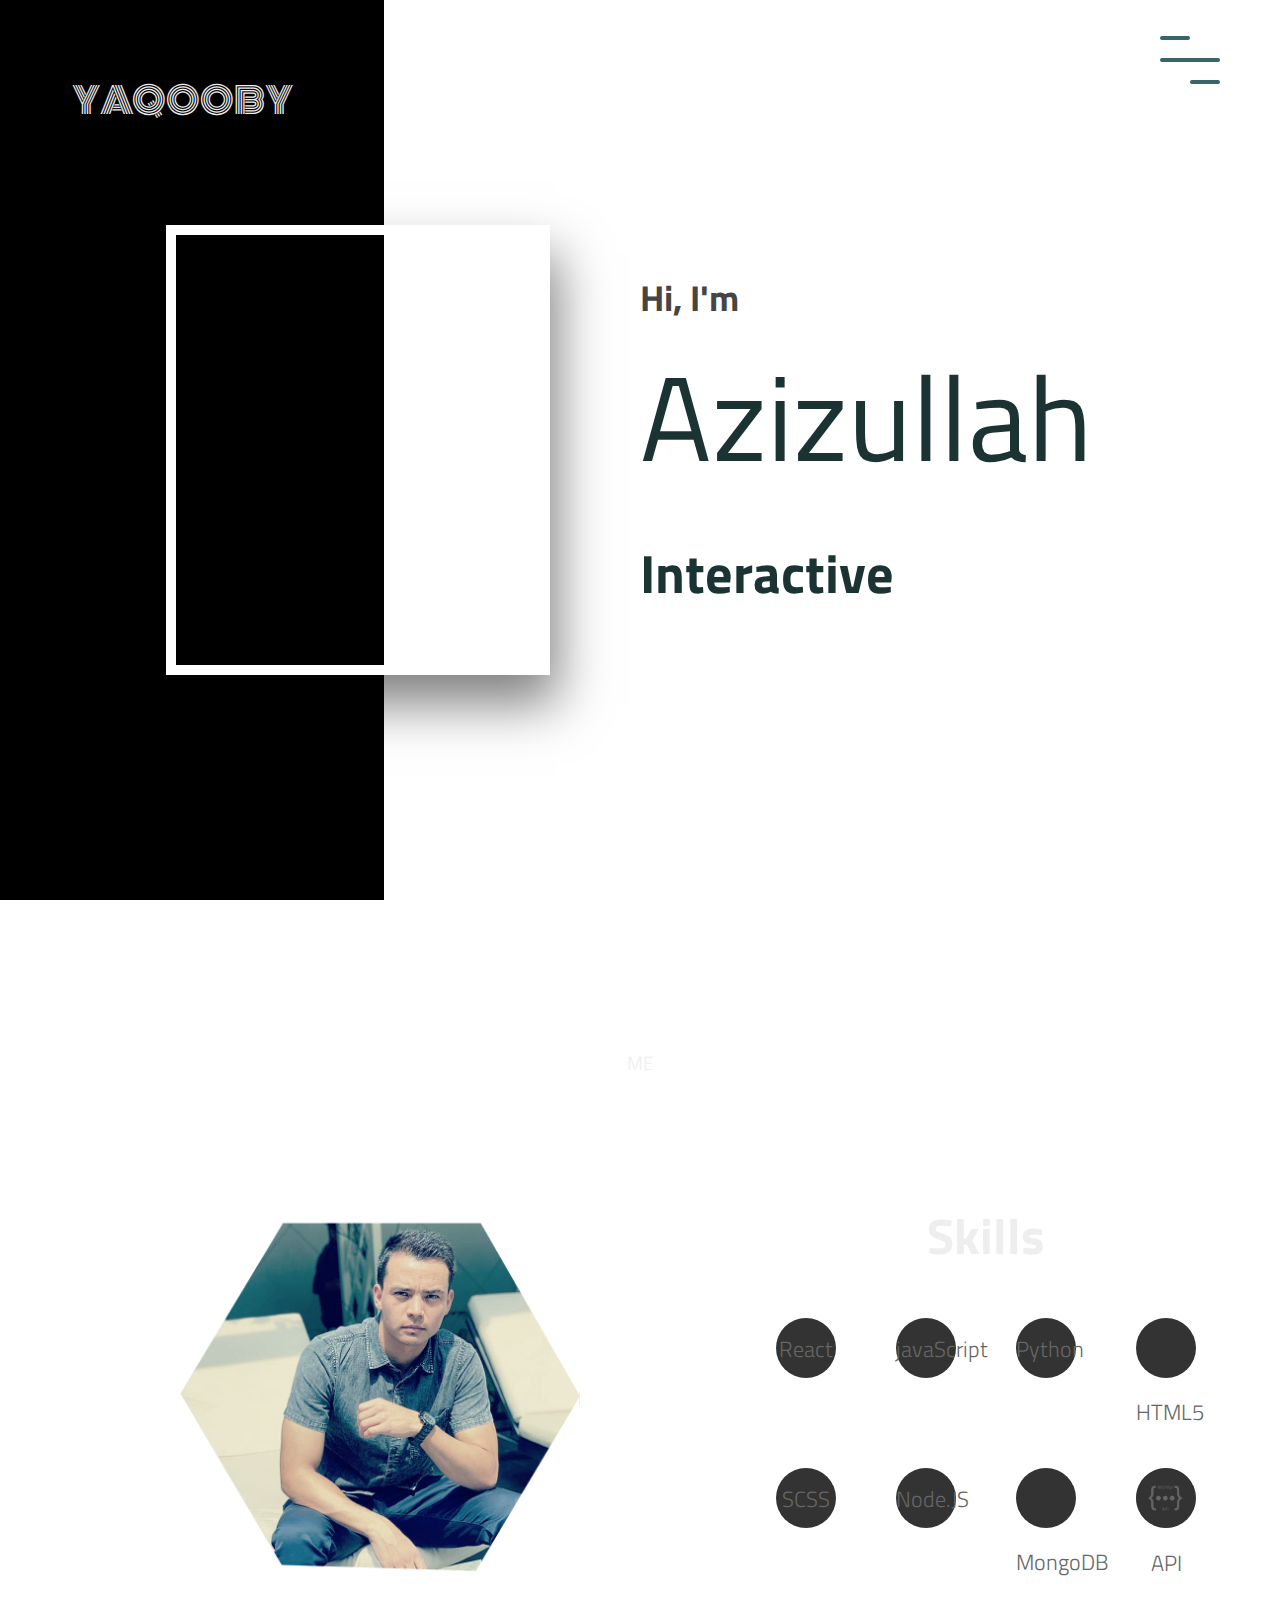
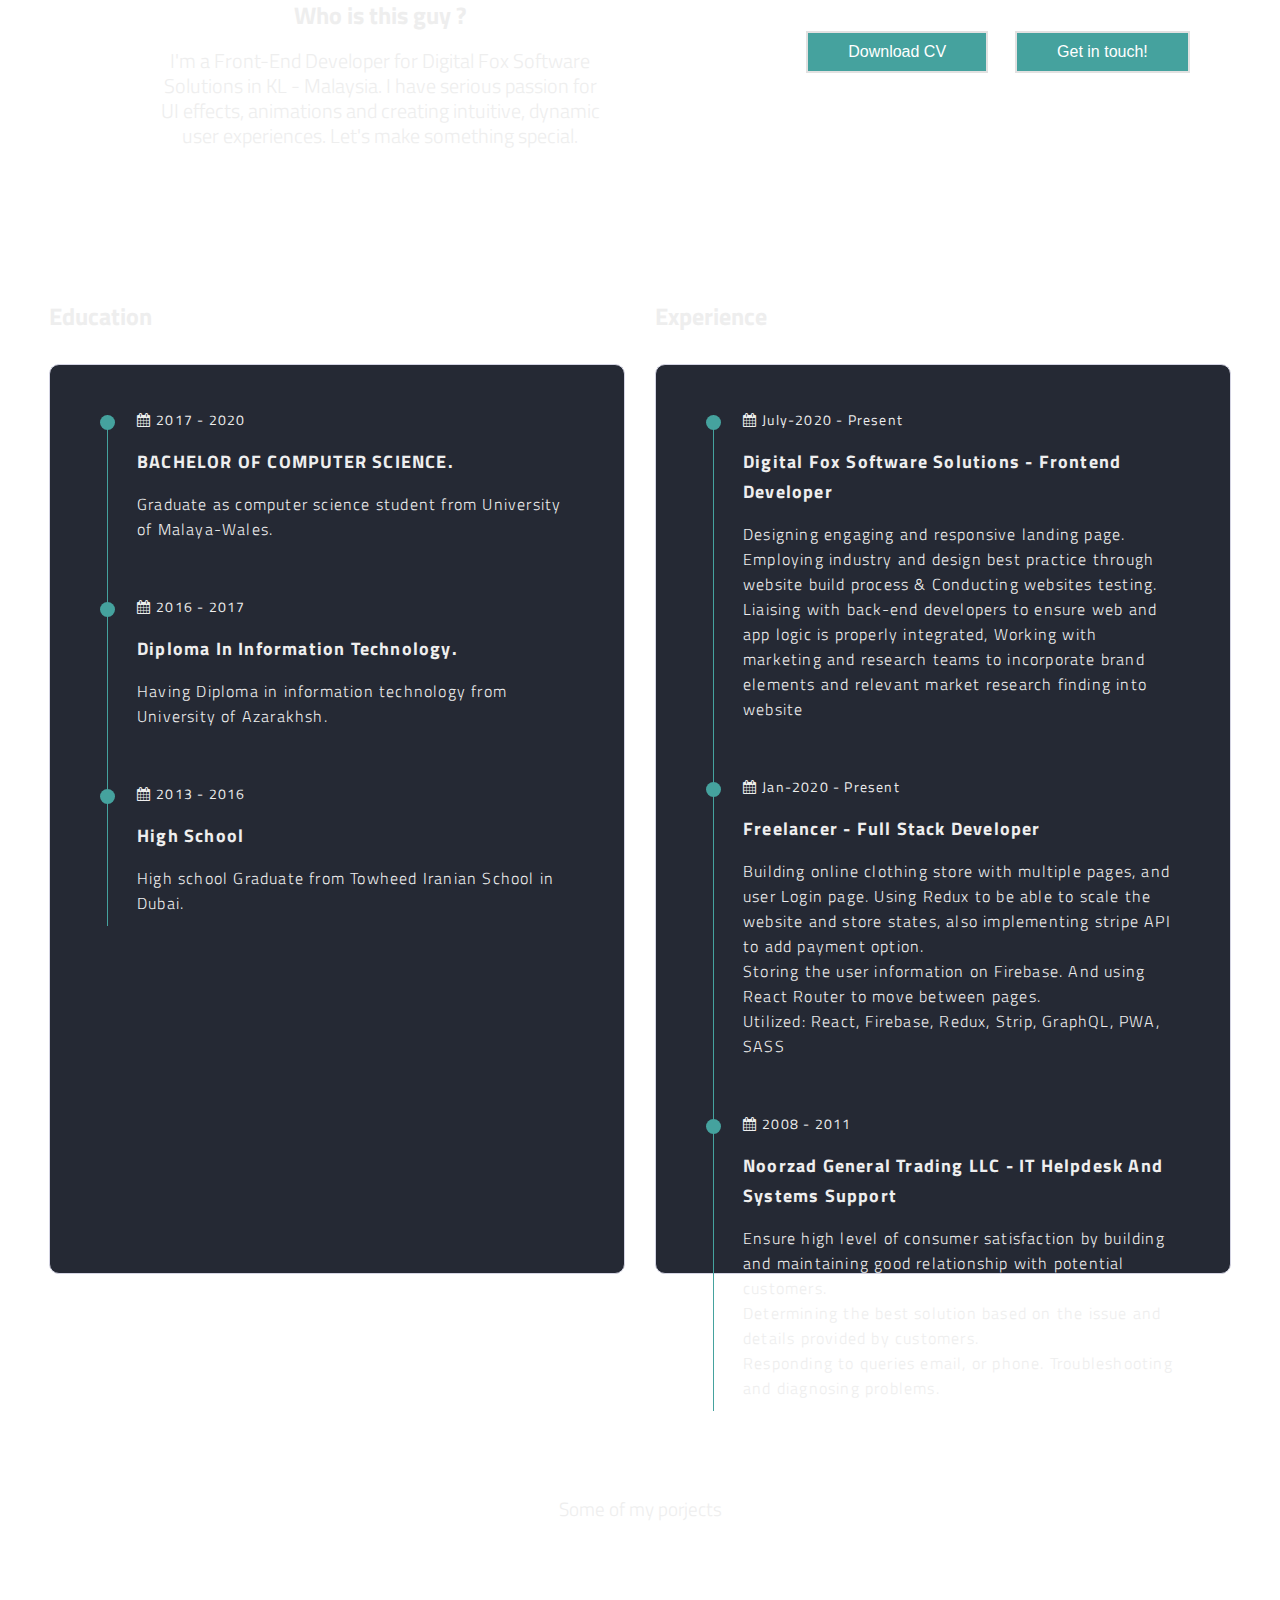
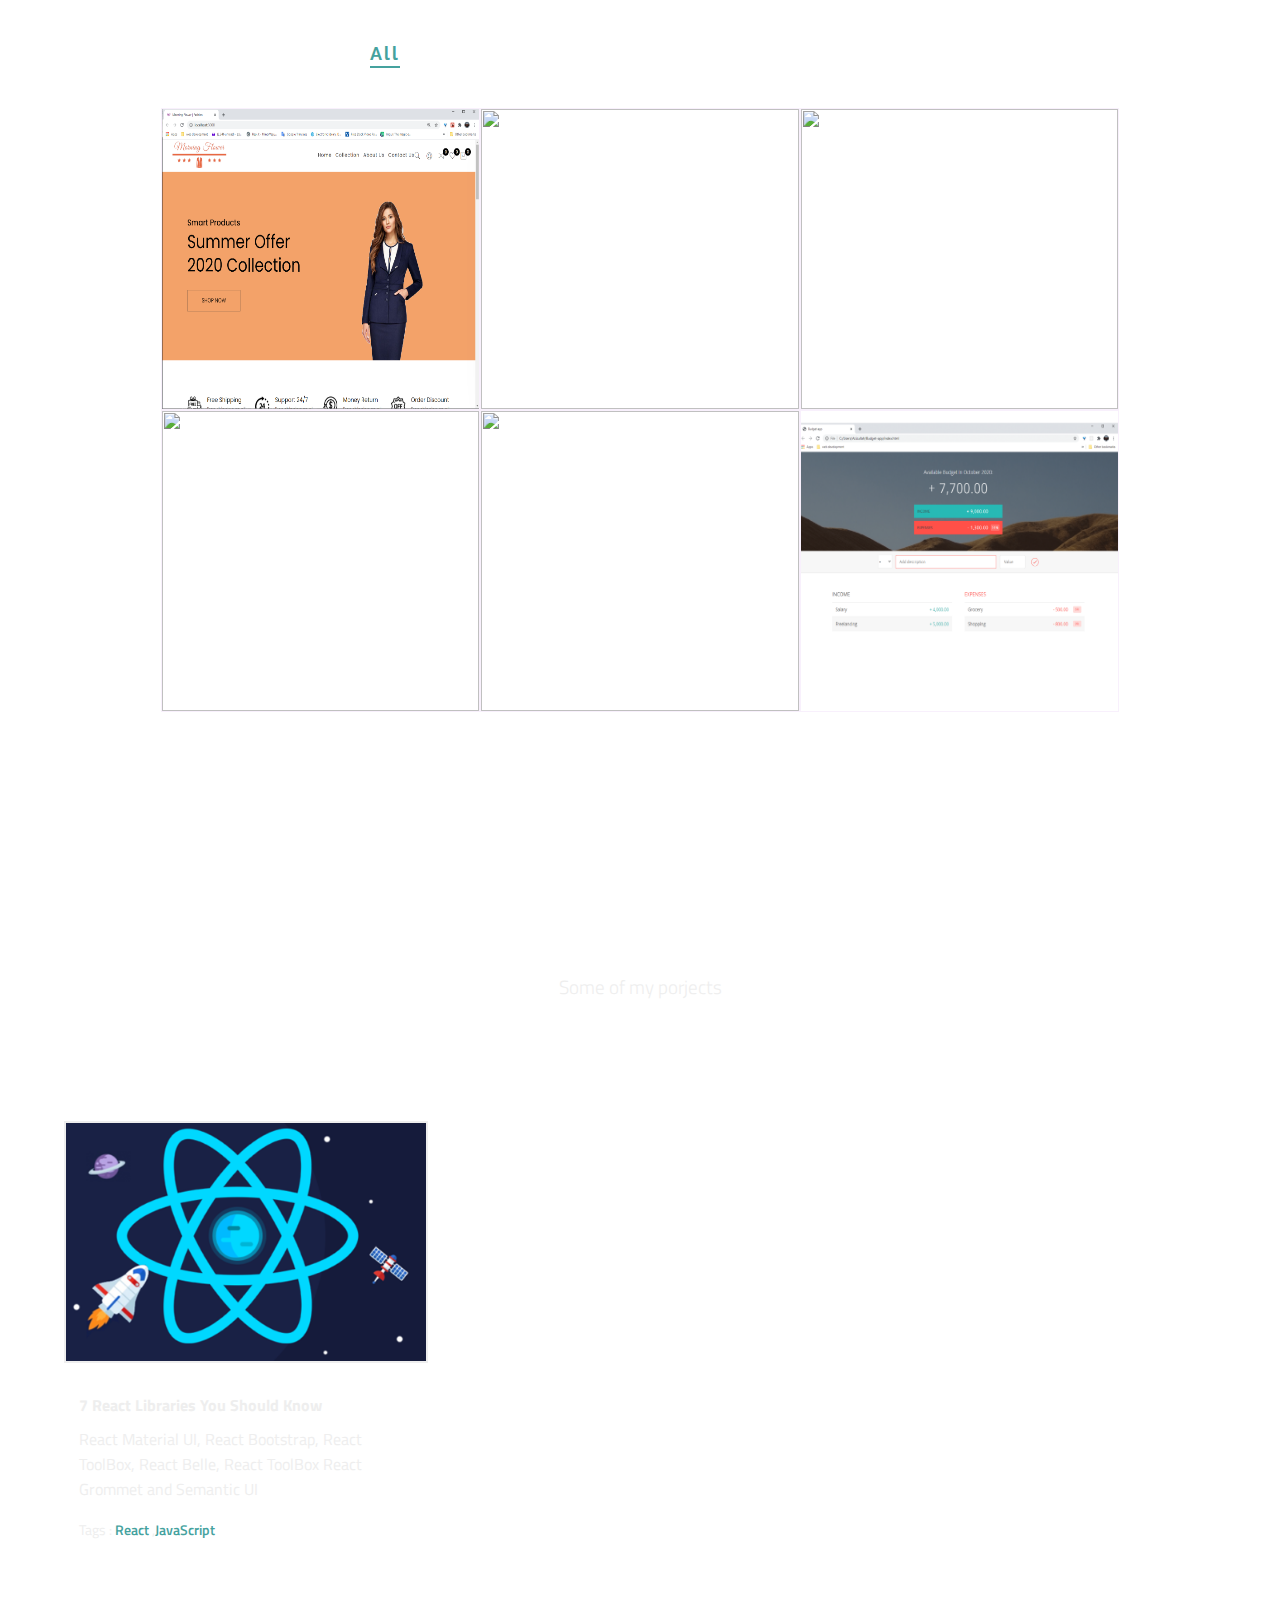
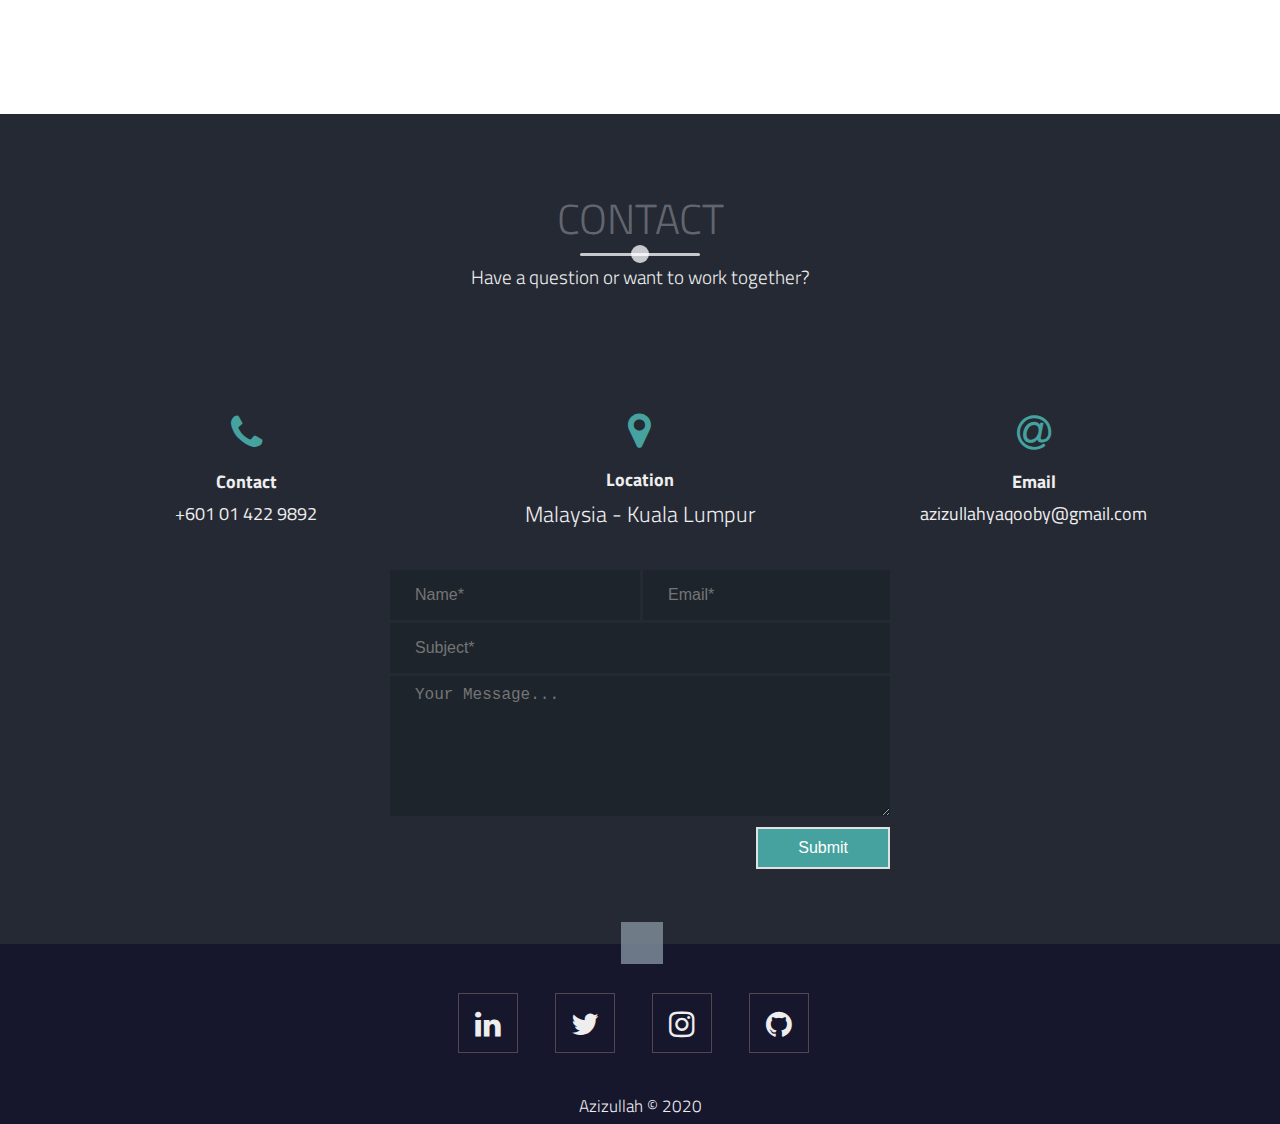
==== commit d32d49ae: "Updated the footer links and pages for the projects." ====
--- a/index.html
+++ b/index.html
@@ -356,6 +356,44 @@
           </div>
         </div>
         <div class="row">
+            <!-- Protfolio Item -->
+            <div class="portfolio-item" data-category='photography'>
+              <div class="portfolio-item-inner shadow-dark">
+                <div class="portfolio-img">
+                  <img src="./images/portfolio/E-commerce/ecommerce-preview.png" alt="">
+                </div>
+                <div class="portfolio-info">
+                  <div class="title-pro">
+                    <h4>Online Shopping</h4>
+                    <p>React / Firebase</p>
+                  </div>
+                  <div class="icon">
+                    <a class="button" href="./projects/ecommerce.html" target="_blank">Learn More</a>
+                  </div>
+                </div>
+              </div>
+            </div>
+            <!-- Protfolio Item End-->  
+            
+            <!-- Protfolio Item -->
+            <div class="portfolio-item" data-category='photography'>
+              <div class="portfolio-item-inner shadow-dark">
+                <div class="portfolio-img">
+                  <img src="./images/portfolio/Netflix-Clone/netflix-preview.png" alt="">
+                </div>
+                <div class="portfolio-info">
+                  <div class="title-pro">
+                    <h4>Netflix Clone</h4>
+                    <p>React / Firebase</p>
+                  </div>
+                  <div class="icon">
+                    <a class="button" href="./projects/netflix-clone.html" target="_blank">Learn More</a>
+                  </div>
+                </div>
+              </div>
+            </div>
+            <!-- Protfolio Item End-->     
+            
           <!-- Protfolio Item -->
           <div class="portfolio-item portfolio-container-item" data-category='wordpress'>
             <div class="portfolio-item-inner shadow-dark">
@@ -386,7 +424,7 @@
                   <p>Javascript / Wordpress</p>
                 </div>
                 <div class="icon">
-                  <a class="button" href="./projects/travel2.html" target="_blank">Learn More</a>
+                  <a class="button" href="./projects/traveloop.html" target="_blank">Learn More</a>
                 </div>
               </div>
             </div>
@@ -410,24 +448,7 @@
             </div>
           </div>
           <!-- Protfolio Item End-->            
-          <!-- Protfolio Item -->
-          <div class="portfolio-item" data-category='photography'>
-            <div class="portfolio-item-inner shadow-dark">
-              <div class="portfolio-img">
-                <img src="./images/portfolio/Netflix-Clone/netflix-preview.png" alt="">
-              </div>
-              <div class="portfolio-info">
-                <div class="title-pro">
-                  <h4>Netflix Clone</h4>
-                  <p>React / Firebase</p>
-                </div>
-                <div class="icon">
-                  <a class="button" href="./projects/netflix-clone.html" target="_blank">Learn More</a>
-                </div>
-              </div>
-            </div>
-          </div>
-          <!-- Protfolio Item End-->            
+       
           <!-- Protfolio Item -->
           <div class="portfolio-item" data-category='web-design'>
             <div class="portfolio-item-inner shadow-dark">
@@ -446,24 +467,7 @@
             </div>
           </div>
           <!-- Protfolio Item End-->            
-          <!-- Protfolio Item -->
-          <div class="portfolio-item" data-category='photography'>
-            <div class="portfolio-item-inner shadow-dark">
-              <div class="portfolio-img">
-                <img src="./images/portfolio/E-commerce/ecommerce-preview.png" alt="">
-              </div>
-              <div class="portfolio-info">
-                <div class="title-pro">
-                  <h4>Online Shopping</h4>
-                  <p>React / Firebase</p>
-                </div>
-                <div class="icon">
-                  <a class="button" href="./projects/ecommerce.html" target="_blank">Learn More</a>
-                </div>
-              </div>
-            </div>
-          </div>
-          <!-- Protfolio Item End-->            
+       
         </div>
       </div>
     </section>
@@ -558,8 +562,8 @@
               <!-- Contact info Item -->
               <div class="contact-info-item padd-15">
                 <div class="icon"><i class="fa fa-phone"></i></div>
-                <h4>Call Us On</h4>
-                <p>+601 01 422 9892</p>
+                <h4>Contact</h4>
+                <a href="tel:+601 01 422 9892">+601 01 422 9892</a>
               </div>
               <!-- Contact info Item End-->
               <!-- Contact info Item -->
@@ -573,15 +577,16 @@
               <div class="contact-info-item padd-15">
                 <div class="icon"><i class="fa fa-at"></i></div>
                 <h4>Email</h4>
-                <p>azizullahyaqooby@gmail.com</p>
+                <a href="mailto:azizullahyaqooby@gmail.com">azizullahyaqooby@gmail.com</a>
               </div>
               <!-- Contact info Item End-->
             </div>
   
             <!-- Contact Form -->
             <div class="row ">
-              <form class="contact-form padd-15" name="contact" method="POST" data-netlify="true">
-                <input type="hidden" name="form-name" netlify-honeypot="bot-field" value="contact">
+              <form class="contact-form padd-15" name="contact" method="POST" netlify-honeypot="bot-field" data-netlify="true">
+
+                <input type="hidden" name="form-name" value="contact">
                 <p class="hidden">
                   <label>Don’t fill this out if you're human: <input name="bot-field" /></label>
                 </p>
@@ -589,32 +594,32 @@
                 <div class="row for-sm-screen very-sm-scr">
                   <div class="form-item col-6">
                     <div class="form-group">
-                      <input type="text" class="form-control" placeholder="Name*">
+                      <input type="text" class="form-control" name="name" placeholder="Name*">
                     </div>
                   </div>
                   <div class="form-item col-6" style="padding-left: 3px;">
                     <div class="form-group">
-                      <input type="text" class="form-control" placeholder="Email*">
+                      <input type="text" class="form-control" name="email" placeholder="Email*">
                     </div>
                   </div>
                 </div>
                 <div class="row for-sm-screen very-sm-scr">
                   <div class="form-item col-12">
                     <div class="form-group">
-                      <input type="text" class="form-control" placeholder="Subject*">
+                      <input type="text" class="form-control" name="subject" placeholder="Subject*">
                     </div>
                   </div>
                 </div>
                 <div class="row for-sm-screen very-sm-scr">
                   <div class="form-item col-12">
                     <div class="form-group">
-                      <textarea class="form-control" placeholder="Your Message..."></textarea>
+                      <textarea class="form-control" name="message" placeholder="Your Message..."></textarea>
                     </div>
                   </div>
                 </div>
                 <div class="row for-sm-screen very-sm-scr">
                   <div class="form-item col-12">
-                    <button type="submit" class="btn">Submit</button>
+                    <button type="submit" value="send" class="btn">Submit</button>
                   </div>
                 </div>
               </form>
--- a/style.css
+++ b/style.css
@@ -133,7 +133,7 @@
   height: 50vh;
   border: 10px solid #ffffff;
   width: 30vw;
-  background-image: url("https://images.unsplash.com/photo-1551522355-dbf80597eba8?ixlib=rb-1.2.1&ixid=eyJhcHBfaWQiOjEyMDd9&auto=format&fit=crop&w=1350&q=80");
+  /* background-image: url("https://images.unsplash.com/photo-1551522355-dbf80597eba8?ixlib=rb-1.2.1&ixid=eyJhcHBfaWQiOjEyMDd9&auto=format&fit=crop&w=1350&q=80"); */
   background-size: cover;
   -webkit-box-shadow: 7px 29px 49px 0px rgba(0, 0, 0, 0.5);
   -moz-box-shadow: 7px 29px 49px 0px rgba(0, 0, 0, 0.5);
@@ -1326,6 +1326,7 @@
 
 
 /*Start contact*/
+
 .contact {
   background: #252934;
   background-size: cover;  
@@ -1393,6 +1394,10 @@
   color: #504e70;
   margin: 0;
   font-weight: 400;
+}
+
+.contact-info-item a{
+  font-size: 18px;
 }
 
 .contact .contact-form {
@@ -1600,246 +1605,7 @@
 }
 /*End animations*/
 
-/*Start media queries*/
-@media (max-width: 1024px){
-  .story{
-    position: initial;
-    padding: 15rem 0 0 40px;
-  }
-
-  .logo{
-    padding: 2rem;
-  }
-
-  .containers .text-2 h1{
-    font-size: 5rem !important;
-  }
-
-  .containers .text-3 h2{
-    font-size: 2rem;
-  }
-
-  .containers .text-3 h2 span{
-    font-size: 2rem !important;
-  }
-
-  .center-container{
-    top: 55vh;
-    left: 20vw;
-    width: 400px !important;
-    height: 300px;
-  }
-
-  .profile-pic{
-    text-align: center;
-    width: 100%;
-  }
-
-  .row2{
-    align-content: center;
-    flex-wrap: wrap;
-  }
-
-  .row{
-    display: flex;
-    flex-direction: column;
-    align-content: center;
-    flex-wrap: wrap;
-    width: 100%;
-  }
-
-  .about .about-content .education{
-    width: 100%;
-    flex: 0 0 100%;
-    max-width: 100%;
-  }
-
-  .about .about-content .experience{
-    width: 100%;
-    flex: 0 0 100%;
-    max-width: 100%;
-  }
-
-  .about .about-content .timeline{
-    height: 1080px;
-  }
-
-  .about .about-content .timeline-education{
-    height: 700px;
-  }
-}
-
-@media (max-width: 767px){
-
-  .top-nav {
-    height: 100vh;
-  }
-
-  .nav-list {
-    flex-direction: column;
-  }
-
-  li {
-    margin: 2rem 0;
-  }
-
-  .center-container{
-    left: 20vw;
-  }
-
-  .row2{
-    align-content: center;
-    flex-wrap: wrap;
-  }
-
-  .row{
-    margin-left: -2px;
-  }
-
-  .section-heading{
-    margin: 5rem 0 5rem 0;
-  }
-
-  .about-text2 h1{
-    padding: 90px 0 0 0;
-  }
-
-  .portfolio .portfolio-item{
-    flex: 0 0 40%;
-    max-width: 60%;
-  }
-
-  .blog .blog-item{
-    max-width: 60%;
-  }
-
-  .for-sm-screen{
-    display: flex;
-    flex-direction: row;
-  }
-
-  .contact-info-item p{
-    font-size: 15px;
-  }
-
-}
-
-@media (max-width: 575px){
-  .left-container{
-    display: none;
-  }
-
-  .story {
-    position: initial;
-    padding: 15rem 0 0 70px;
-  }
-
-  .center-container{
-    top: 55vh;
-    left: 20vw;
-    width: 300px !important;
-    height: 200px;
-  }
-
-  .about-image{
-    width: 300px;
-    height: 300px;
-  }
-
-  .about .about-content .about-text p{
-    padding: 0 30px;
-    text-align: left;
-  }
-
-  .portfolio .portfolio-item{
-    padding-bottom: 8px;
-  }
-
-  .row2{
-    margin-bottom: 0;
-  }
-
-  .center-container{
-    display: none;
-  }
-
-  .for-sm-screen-btn{
-    flex-direction: row;
-  }
-
-  .for-sm-screen-btn .about-btn{
-    padding: 0;
-  }
-
-  .for-sm-screen-btn .about-btn .hire-me{
-    margin: 0 0 0 5px;
-  }
-
-  .about-btn .btn{
-    padding: 10px 20px;
-  }
-
-  .cv-down{
-    margin: 0 0 0 0;
-  }
-
-  
-  .about .about-content .timeline{
-    height: 1400px;
-    padding: 10px;
-  }
-
-  .about .about-content .timeline-education {
-    height: 780px;
-  }
-
-  .portfolio .portfolio-item{
-    max-width: 80%;
-  }
-
-  .blog .blog-item {
-    max-width: 80%;
-  }
-
-  .for-sm-screen{
-    flex-direction: column;
-    align-content: center;
-    justify-content: center;
-  }
-
-  .very-sm-scr{
-    flex-direction: row;
-  }
-
-  .padd-15{
-    padding: 0;
-  }
-  
-  .nav-menu{
-    width: 100%;
-  }
-
-  .menu-toggler{
-    right: 1rem;
-  }
-
-  .skills-icon{
-    flex-wrap: wrap;
-    justify-content: center;
-  }
-
-  .copyright p{
-    padding-top: 0;
-  }
-
-  .contact .contact-info-item{
-    max-width: 100%;
-    align-items: center;
-    justify-content: center;
-  }
-}
-
-/*End media queries*/
+
 
 /* Project Pages */
 #banner-area {
@@ -2070,4 +1836,264 @@
 
 .left-container2{
   z-index: 10000;
-}+}
+
+/*Start media queries*/
+@media (max-width: 1024px){
+  .story{
+    position: initial;
+    padding: 15rem 0 0 40px;
+  }
+
+  .logo{
+    padding: 2rem;
+  }
+
+  .containers .text-2 h1{
+    font-size: 5rem !important;
+  }
+
+  .containers .text-3 h2{
+    font-size: 2rem;
+  }
+
+  .containers .text-3 h2 span{
+    font-size: 2rem !important;
+  }
+
+  .center-container{
+    top: 55vh;
+    left: 20vw;
+    width: 400px !important;
+    height: 300px;
+  }
+
+  .profile-pic{
+    text-align: center;
+    width: 100%;
+  }
+
+  .row2{
+    align-content: center;
+    flex-wrap: wrap;
+  }
+
+  .row{
+    display: flex;
+    flex-direction: column;
+    align-content: center;
+    flex-wrap: wrap;
+    width: 100%;
+  }
+
+  .about .about-content .education{
+    width: 100%;
+    flex: 0 0 100%;
+    max-width: 100%;
+  }
+
+  .about .about-content .experience{
+    width: 100%;
+    flex: 0 0 100%;
+    max-width: 100%;
+  }
+
+  .about .about-content .timeline{
+    height: 1080px;
+  }
+
+  .about .about-content .timeline-education{
+    height: 700px;
+  }
+}
+
+@media (max-width: 767px){
+
+  .top-nav {
+    height: 100vh;
+  }
+
+  .nav-list {
+    flex-direction: column;
+  }
+
+  li {
+    margin: 2rem 0;
+  }
+
+  .center-container{
+    left: 20vw;
+  }
+
+  .row2{
+    align-content: center;
+    flex-wrap: wrap;
+  }
+
+  .row{
+    margin-left: -2px;
+  }
+
+  .section-heading{
+    margin: 5rem 0 5rem 0;
+  }
+
+  .about-text2 h1{
+    padding: 90px 0 0 0;
+  }
+
+  .portfolio .portfolio-item{
+    flex: 0 0 40%;
+    max-width: 60%;
+  }
+
+  .blog .blog-item{
+    max-width: 60%;
+  }
+
+  .for-sm-screen{
+    display: flex;
+    flex-direction: row;
+  }
+
+  .contact-info-item p{
+    font-size: 15px;
+  }
+
+}
+
+@media (max-width: 575px){
+  .left-container{
+    display: none;
+  }
+
+  .logo2{
+    padding: 2rem;
+    font-size: 2rem;
+  }
+
+  .sidebar{
+    margin: 0;
+  }
+
+  .wrapper{
+    width: 300px;
+    height: 300px;
+  }
+
+  .image-slider{
+    min-height: 0;
+  }
+
+  .story {
+    position: initial;
+    padding: 15rem 0 0 70px;
+  }
+
+  .center-container{
+    top: 55vh;
+    left: 20vw;
+    width: 300px !important;
+    height: 200px;
+  }
+
+  .about-image{
+    width: 300px;
+    height: 300px;
+  }
+
+  .about .about-content .about-text p{
+    padding: 0 30px;
+    text-align: left;
+  }
+
+  .portfolio .portfolio-item{
+    padding-bottom: 8px;
+  }
+
+  .row2{
+    margin-bottom: 0;
+  }
+
+  .center-container{
+    display: none;
+  }
+
+  .for-sm-screen-btn{
+    flex-direction: row;
+  }
+
+  .for-sm-screen-btn .about-btn{
+    padding: 0;
+  }
+
+  .for-sm-screen-btn .about-btn .hire-me{
+    margin: 0 0 0 5px;
+  }
+
+  .about-btn .btn{
+    padding: 10px 20px;
+  }
+
+  .cv-down{
+    margin: 0 0 0 0;
+  }
+
+  
+  .about .about-content .timeline{
+    height: 1400px;
+    padding: 10px;
+  }
+
+  .about .about-content .timeline-education {
+    height: 780px;
+  }
+
+  .portfolio .portfolio-item{
+    max-width: 80%;
+  }
+
+  .blog .blog-item {
+    max-width: 80%;
+  }
+
+  .for-sm-screen{
+    flex-direction: column;
+    align-content: center;
+    justify-content: center;
+  }
+
+  .very-sm-scr{
+    flex-direction: row;
+  }
+
+  .padd-15{
+    padding: 0;
+  }
+  
+  .nav-menu{
+    width: 100%;
+  }
+
+  .menu-toggler{
+    right: 1rem;
+  }
+
+  .skills-icon{
+    flex-wrap: wrap;
+    justify-content: center;
+  }
+
+  .copyright p{
+    padding-top: 0;
+  }
+
+  .contact .contact-info-item{
+    max-width: 100%;
+    align-items: center;
+    justify-content: center;
+  }
+}
+
+/*End media queries*/
+
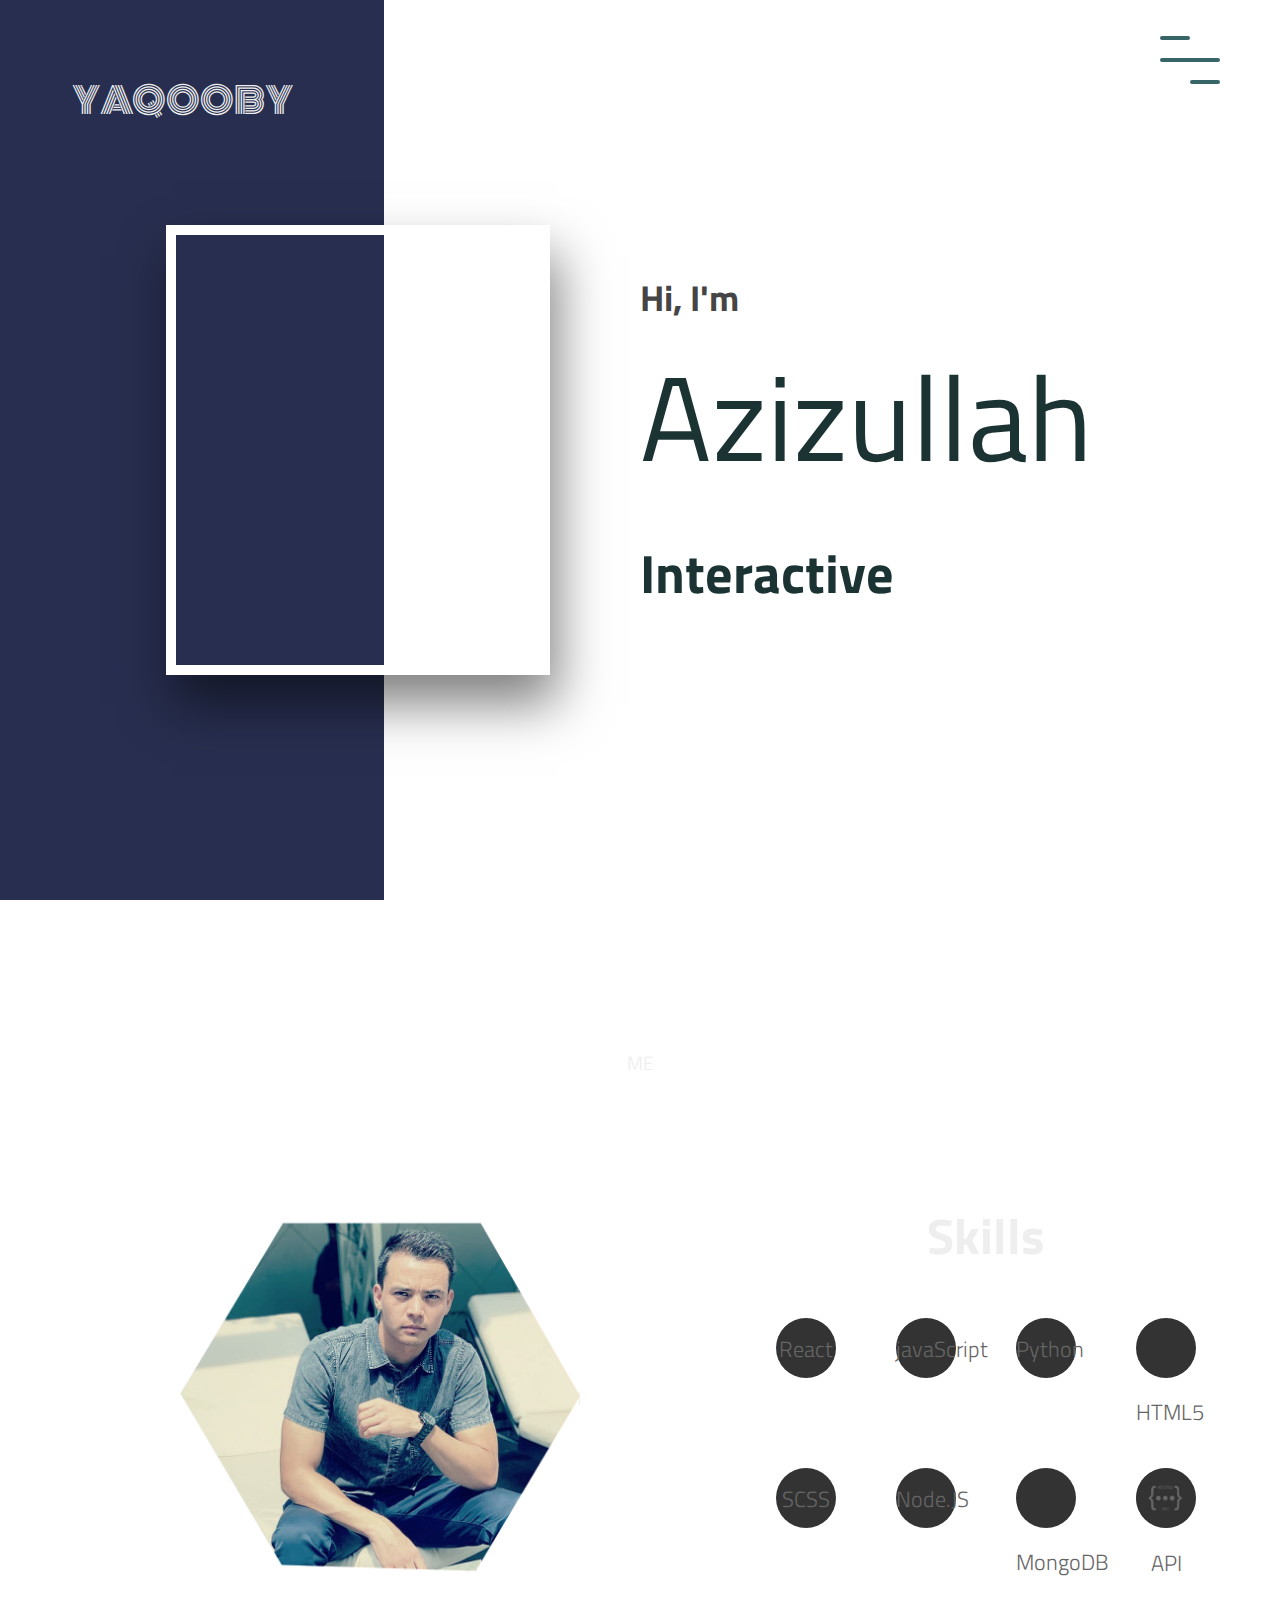
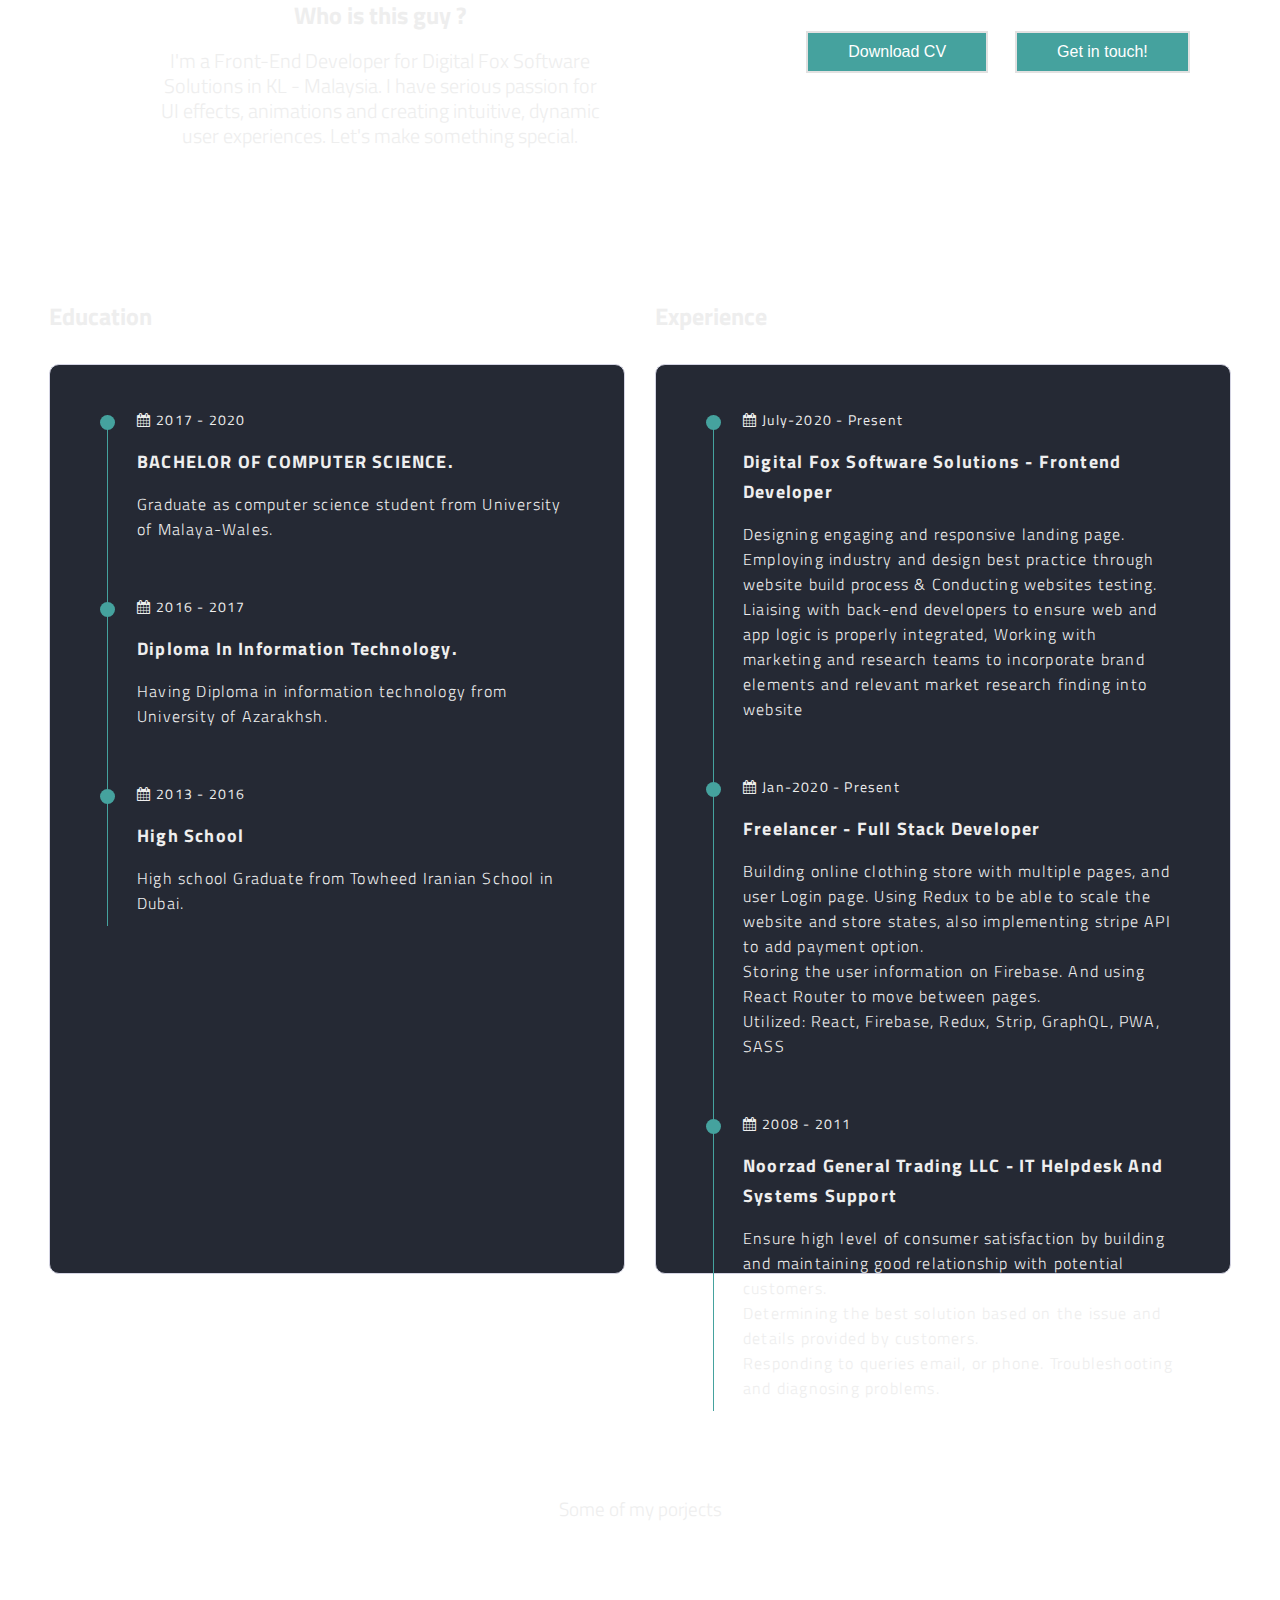
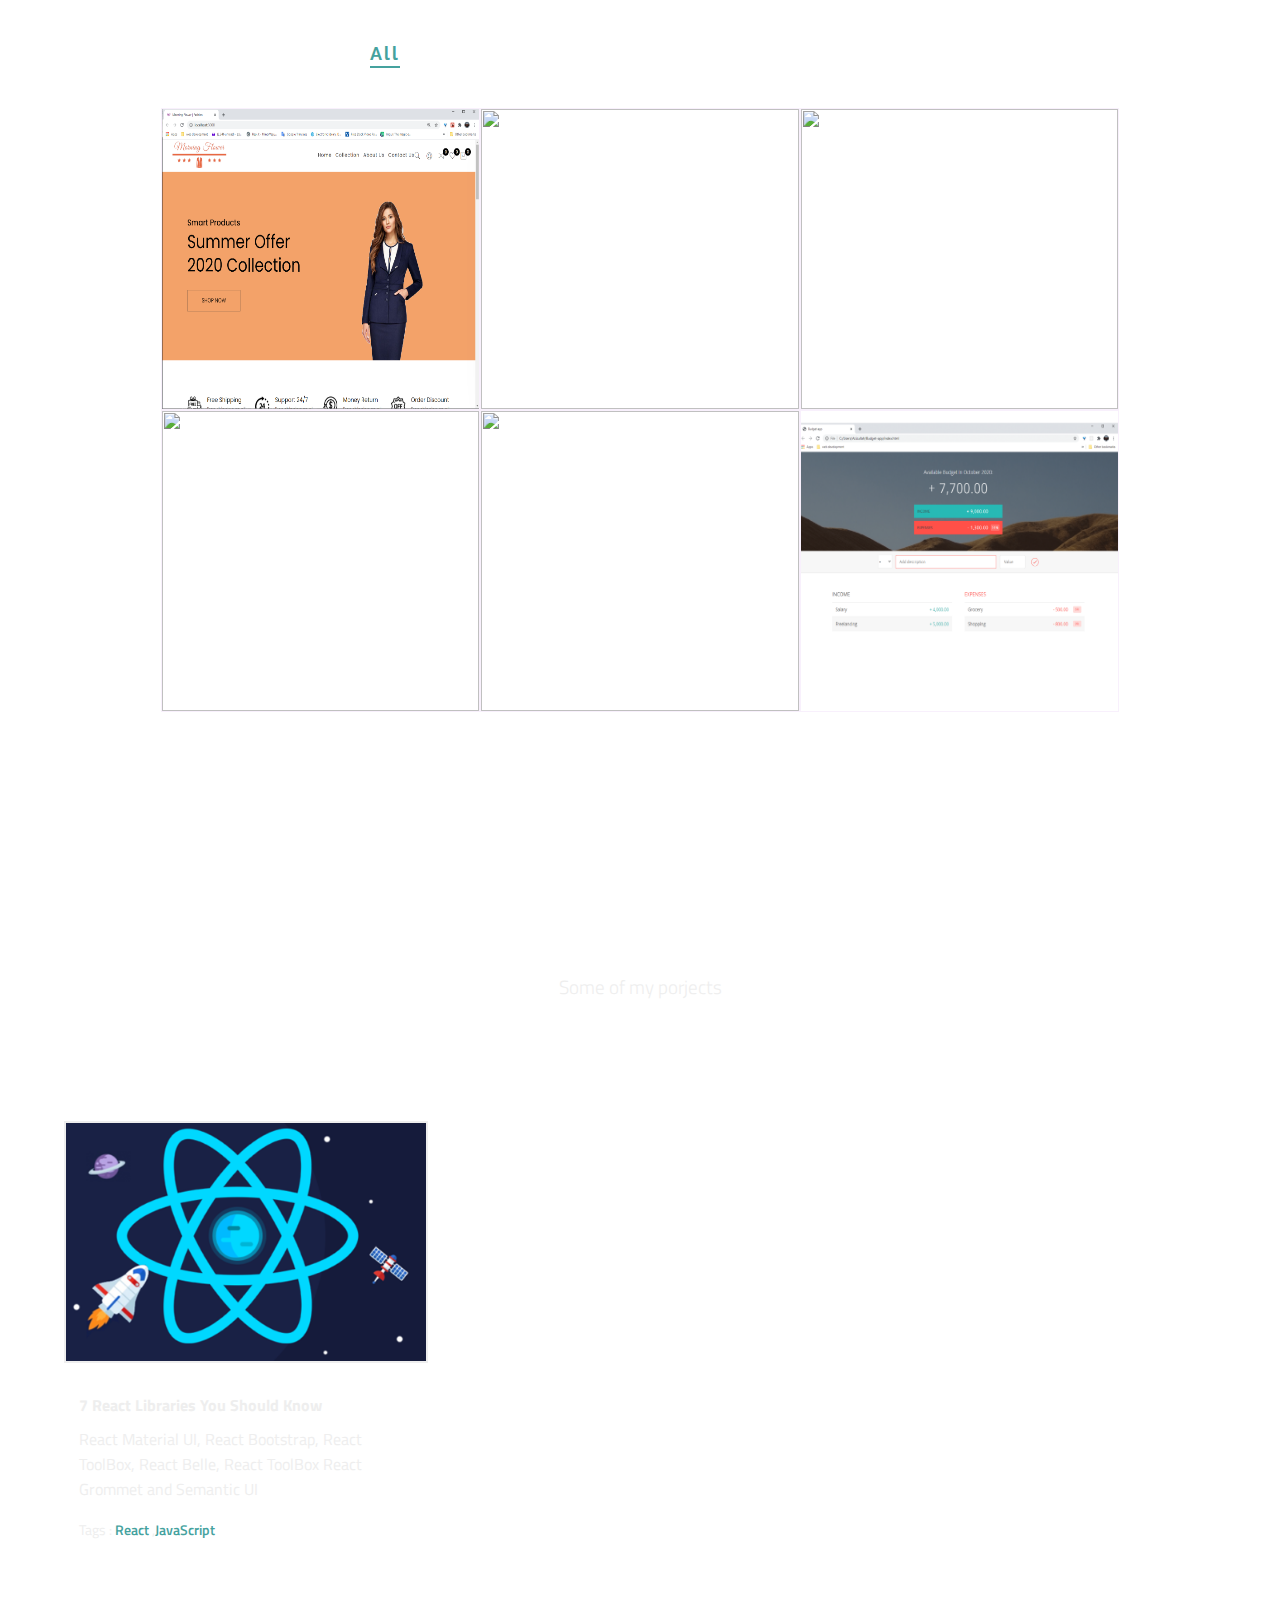
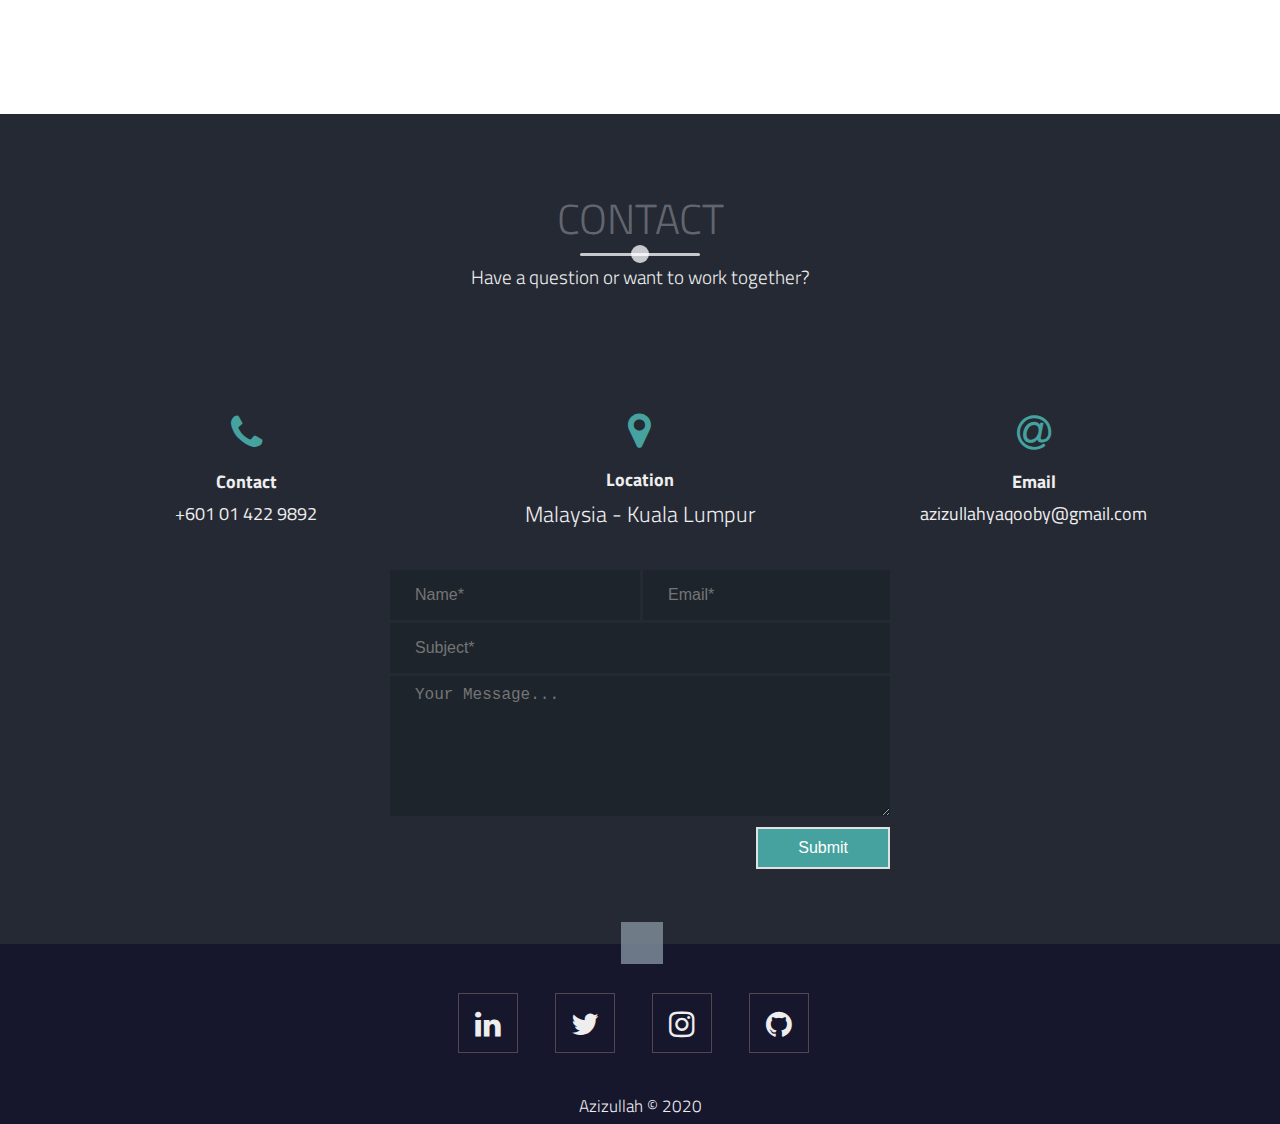
==== commit 5e44376b: "updated the resume, bg color and fav icon added" ====
--- a/index.html
+++ b/index.html
@@ -18,6 +18,7 @@
     <link rel="stylesheet" href="https://maxcdn.bootstrapcdn.com/font-awesome/4.7.0/css/font-awesome.min.css">
 
     <link rel="stylesheet" href="style.css" />
+    <link rel="icon" href="images/fav.png" type="image/x-icon" />
 
     <script src="https://cdnjs.cloudflare.com/ajax/libs/gsap/2.1.2/TweenMax.min.js"></script>
   </head>
@@ -180,7 +181,7 @@
 
                         <div class="row for-sm-screen-btn">
                           <div class="buttons about-btn padd-15">
-                            <a href="./Resume.pdf" class="btn cv-down" target="_blank">Download CV</a>
+                            <a href="./Azizullah.pdf" class="btn cv-down" target="_blank">Download CV</a>
                             <a href="#contact" data-section-index='1' class="btn hire-me" id="scroll-contact">Get in touch!</a>
                           </div>
                         </div>
@@ -442,7 +443,7 @@
                   <p>Javascript / PHP</p>
                 </div>
                 <div class="icon">
-                  <a class="button" href="./projects/dfss.html" target="_blank">Learn More</a>
+                  <a class="button" href="./projects/digitalfox.html" target="_blank">Learn More</a>
                 </div>
               </div>
             </div>
--- a/style.css
+++ b/style.css
@@ -110,7 +110,7 @@
 }
 
 .left-container {
-  background-color: black;
+  background-color: #272e4f;
   height: 100%;
   width: 30%;
   color: white;
@@ -915,6 +915,7 @@
   -webkit-transition: all 0.5s ease;
   transition: all 0.5s ease;
   opacity: 0;
+  cursor: default;
 }
 
 .portfolio .portfolio-item .portfolio-info:hover{
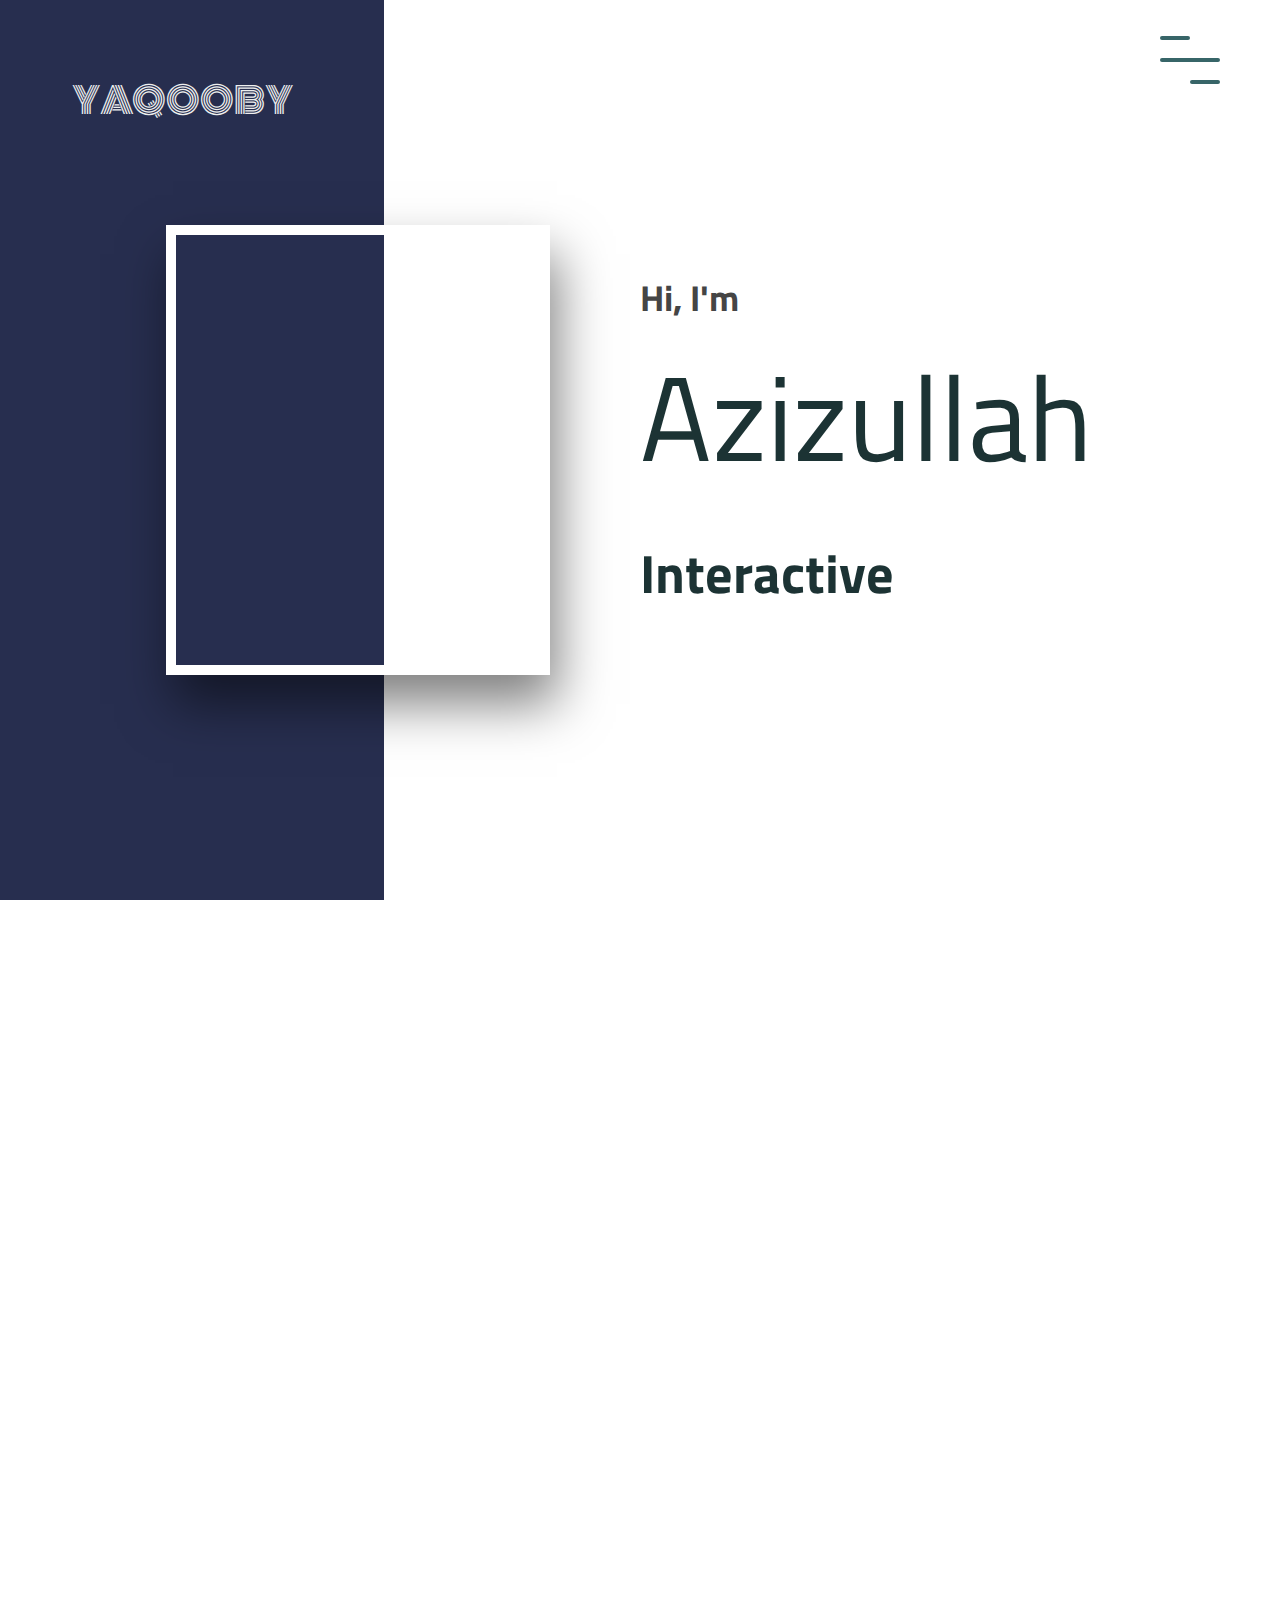
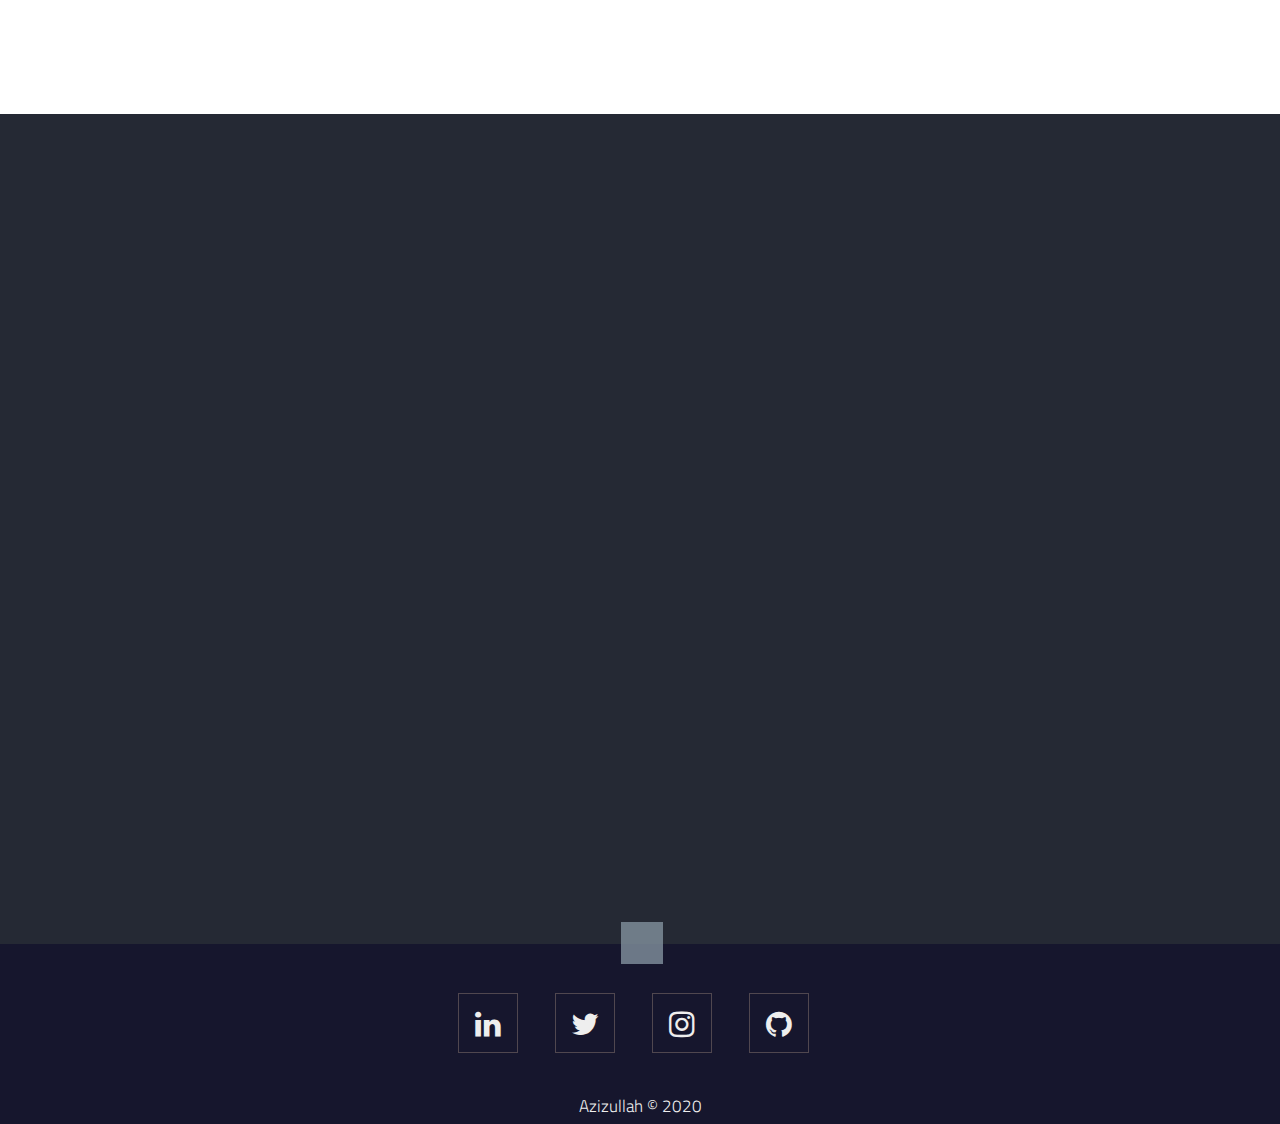
==== commit ac668f4e: "animation added" ====
--- a/index.html
+++ b/index.html
@@ -98,7 +98,7 @@
           <div class="container">
             <div class="row">
               <div class="row">
-                <div class="section-heading">
+                <div class="section-heading" data-aos='fade-up' data-aos-delay="300">
                     <h1>About</h1>
                     <h6>ME</h6>
                 </div>
@@ -109,18 +109,22 @@
                   </div>
                   <div class="row2">
                     <div class="profile-pic">
-                      <div class="about-text">
-                        <div class="about-image" id="about-myimage"></div>
-                        <h3>Who is this guy ? 
-                          <!-- <span>Web Developer</span> -->
-                        </h3>
-                        <p>I'm a Front-End Developer for Digital Fox Software Solutions in KL - Malaysia.
-                          I have serious passion for UI effects, animations and creating intuitive, dynamic user experiences.
-                          Let's make something special.</p>
+                      <div class="about-text" >
+                        <div class="about-image" id="about-myimage"  data-aos='fade-up' data-aos-delay="300"></div>
+                        <div  data-aos='fade-up' data-aos-delay="700">
+
+                          <h3>Who is this guy ? 
+                            <!-- <span>Web Developer</span> -->
+                          </h3>
+                          <p>I'm a Front-End Developer for Digital Fox Software Solutions in KL - Malaysia.
+                            I have serious passion for UI effects, animations and creating intuitive, dynamic user experiences.
+                            Let's make something special.</p>
+
+                          </div>
                       </div>
 
                     </div>
-                      <div class="about-text2 padd-15">
+                      <div class="about-text2 padd-15"  data-aos='fade-up' data-aos-delay="300">
                         <h1>Skills</h1>
                           <div class="row">
                             <ul class="skills-icon">
@@ -150,7 +154,7 @@
                                 </li>
                             </ul>
                           </div>
-                          <div class="row">
+                          <div class="row"  data-aos='fade-up' data-aos-delay="500">
                             <ul class="skills-icon">
                               <li>
                                 <a>
@@ -179,7 +183,7 @@
                             </ul>
                           </div>
 
-                        <div class="row for-sm-screen-btn">
+                        <div class="row for-sm-screen-btn"  data-aos='fade-up' data-aos-delay="700">
                           <div class="buttons about-btn padd-15">
                             <a href="./Azizullah.pdf" class="btn cv-down" target="_blank">Download CV</a>
                             <a href="#contact" data-section-index='1' class="btn hire-me" id="scroll-contact">Get in touch!</a>
@@ -189,7 +193,7 @@
                   </div>
   
                   <div class="row">
-                    <div class="education padd-15">
+                    <div class="education padd-15"  data-aos='fade-up' data-aos-delay="300">
                       <h3 class="title">Education</h3>
                       <div class="row">
                         <div class="timeline-box padd-15">
@@ -241,7 +245,7 @@
                       </div>
                     </div>
   
-                    <div class="experience padd-15">
+                    <div class="experience padd-15"  data-aos='fade-up' data-aos-delay="900">
                       <h3 class="title">Experience</h3>
                       <div class="row">
                         <div class="timeline-box padd-15">
@@ -343,13 +347,13 @@
     <section class="portfolio section" id="portfolio">
       <div class="container">
         <div class="row">
-          <div class="section-heading">
+          <div class="section-heading"  data-aos='fade-up' data-aos-delay="300">
               <h1>Portfolio</h1>
               <h6>Some of my porjects</h6>
           </div>
         </div>
         <div class="row">
-          <div class="portfolio-filter padd-15">
+          <div class="portfolio-filter padd-15"  data-aos='fade-up' data-aos-delay="300">
             <button type="button" class="active" data-filter="all">All</button>
             <button type="button" data-filter="web-design">JavaScript</button>
             <button type="button" data-filter="photography">React</button>
@@ -358,7 +362,7 @@
         </div>
         <div class="row">
             <!-- Protfolio Item -->
-            <div class="portfolio-item" data-category='photography'>
+            <div class="portfolio-item" data-category='photography'  data-aos="flip-left" data-aos-easing="ease-out-cubic" data-aos-duration="2000">
               <div class="portfolio-item-inner shadow-dark">
                 <div class="portfolio-img">
                   <img src="./images/portfolio/E-commerce/ecommerce-preview.png" alt="">
@@ -377,7 +381,7 @@
             <!-- Protfolio Item End-->  
             
             <!-- Protfolio Item -->
-            <div class="portfolio-item" data-category='photography'>
+            <div class="portfolio-item" data-category='photography'  data-aos="flip-left" data-aos-easing="ease-out-cubic" data-aos-duration="2000">
               <div class="portfolio-item-inner shadow-dark">
                 <div class="portfolio-img">
                   <img src="./images/portfolio/Netflix-Clone/netflix-preview.png" alt="">
@@ -396,7 +400,7 @@
             <!-- Protfolio Item End-->     
             
           <!-- Protfolio Item -->
-          <div class="portfolio-item portfolio-container-item" data-category='wordpress'>
+          <div class="portfolio-item portfolio-container-item"  data-aos="flip-left" data-aos-easing="ease-out-cubic" data-aos-duration="2000">
             <div class="portfolio-item-inner shadow-dark">
               <div class="portfolio-img">
                 <img src="./images/portfolio/Recommendation system/project-preview.png" alt="">
@@ -414,7 +418,7 @@
           </div>
           <!-- Protfolio Item End-->            
           <!-- Protfolio Item -->
-          <div class="portfolio-item" data-category='wordpress'>
+          <div class="portfolio-item" data-category='wordpress'  data-aos="flip-right" data-aos-easing="ease-out-cubic" data-aos-duration="2000">
             <div class="portfolio-item-inner shadow-dark">
               <div class="portfolio-img">
                 <img src="./images/portfolio/Travel Package/travel-preview.png" alt="">
@@ -432,7 +436,7 @@
           </div>
           <!-- Protfolio Item End-->            
           <!-- Protfolio Item -->
-          <div class="portfolio-item" data-category='web-design'>
+          <div class="portfolio-item" data-category='web-design'  data-aos="flip-right" data-aos-easing="ease-out-cubic" data-aos-duration="2000">
             <div class="portfolio-item-inner shadow-dark">
               <div class="portfolio-img">
                 <img src="./images/portfolio/DFSS/dfss-preview.png" alt="">
@@ -451,7 +455,7 @@
           <!-- Protfolio Item End-->            
        
           <!-- Protfolio Item -->
-          <div class="portfolio-item" data-category='web-design'>
+          <div class="portfolio-item" data-category='web-design'  data-aos="flip-right" data-aos-easing="ease-out-cubic" data-aos-duration="2000">
             <div class="portfolio-item-inner shadow-dark">
               <div class="portfolio-img">
                 <img src="./images/portfolio/Budget-App/bugetApp-preview.png" alt="">
@@ -494,7 +498,7 @@
       <!-- Blog Section -->
       <section class="blog section" id="blogs">
         <div class="container">
-          <div class="row">
+          <div class="row"  data-aos='fade-up' data-aos-delay="300">
             <div class="section-heading">
                 <h1>Portfolio</h1>
                 <h6>Some of my porjects</h6>
@@ -504,10 +508,10 @@
             <!-- Blog Item -->
             <div class="blog-item padd-15">
               <div class="blog-item-inner shadow-dark">
-                <div class="blog-img">
+                <div class="blog-img"  data-aos='fade-up' data-aos-delay="300">
                   <img src="./images/blog/1.png" alt="blog">
                 </div>
-                <div class="blog-info">
+                <div class="blog-info"  data-aos='fade-up' data-aos-delay="400">
                   <h4 class="blog-title">7 React libraries you should know</h4>
                   <p class="blog-description">React Material UI, React Bootstrap, React ToolBox, React Belle, React ToolBox
                     React Grommet and Semantic UI
@@ -554,28 +558,28 @@
         <section class="contact section" id="contact">
           <div class="container">
             <div class="row">
-              <div class="section-heading">
+              <div class="section-heading"  data-aos='fade-up' data-aos-delay="300">
                   <h1>Contact</h1>
                   <h6>Have a question or want to work together?</h6>
               </div>
             </div>
             <div class="row for-sm-screen">
               <!-- Contact info Item -->
-              <div class="contact-info-item padd-15">
+              <div class="contact-info-item padd-15"  data-aos='fade-up' data-aos-delay="300">
                 <div class="icon"><i class="fa fa-phone"></i></div>
                 <h4>Contact</h4>
                 <a href="tel:+601 01 422 9892">+601 01 422 9892</a>
               </div>
               <!-- Contact info Item End-->
               <!-- Contact info Item -->
-              <div class="contact-info-item padd-15">
+              <div class="contact-info-item padd-15"  data-aos='fade-up' data-aos-delay="300">
                 <div class="icon"><i class="fa fa-map-marker"></i></div>
                 <h4>Location</h4>
                 <p>Malaysia - Kuala Lumpur</p>
               </div>
               <!-- Contact info Item End-->
               <!-- Contact info Item -->
-              <div class="contact-info-item padd-15">
+              <div class="contact-info-item padd-15"  data-aos='fade-up' data-aos-delay="400">
                 <div class="icon"><i class="fa fa-at"></i></div>
                 <h4>Email</h4>
                 <a href="mailto:azizullahyaqooby@gmail.com">azizullahyaqooby@gmail.com</a>
@@ -592,7 +596,7 @@
                   <label>Don’t fill this out if you're human: <input name="bot-field" /></label>
                 </p>
 
-                <div class="row for-sm-screen very-sm-scr">
+                <div class="row for-sm-screen very-sm-scr"  data-aos='fade-up' data-aos-delay="400">
                   <div class="form-item col-6">
                     <div class="form-group">
                       <input type="text" class="form-control" name="name" placeholder="Name*">
@@ -604,21 +608,21 @@
                     </div>
                   </div>
                 </div>
-                <div class="row for-sm-screen very-sm-scr">
+                <div class="row for-sm-screen very-sm-scr"  data-aos='fade-up' data-aos-delay="400">
                   <div class="form-item col-12">
                     <div class="form-group">
                       <input type="text" class="form-control" name="subject" placeholder="Subject*">
                     </div>
                   </div>
                 </div>
-                <div class="row for-sm-screen very-sm-scr">
+                <div class="row for-sm-screen very-sm-scr"  data-aos='fade-up' data-aos-delay="400">
                   <div class="form-item col-12">
                     <div class="form-group">
                       <textarea class="form-control" name="message" placeholder="Your Message..."></textarea>
                     </div>
                   </div>
                 </div>
-                <div class="row for-sm-screen very-sm-scr">
+                <div class="row for-sm-screen very-sm-scr"  data-aos='fade-up' data-aos-delay="400">
                   <div class="form-item col-12">
                     <button type="submit" value="send" class="btn">Submit</button>
                   </div>
